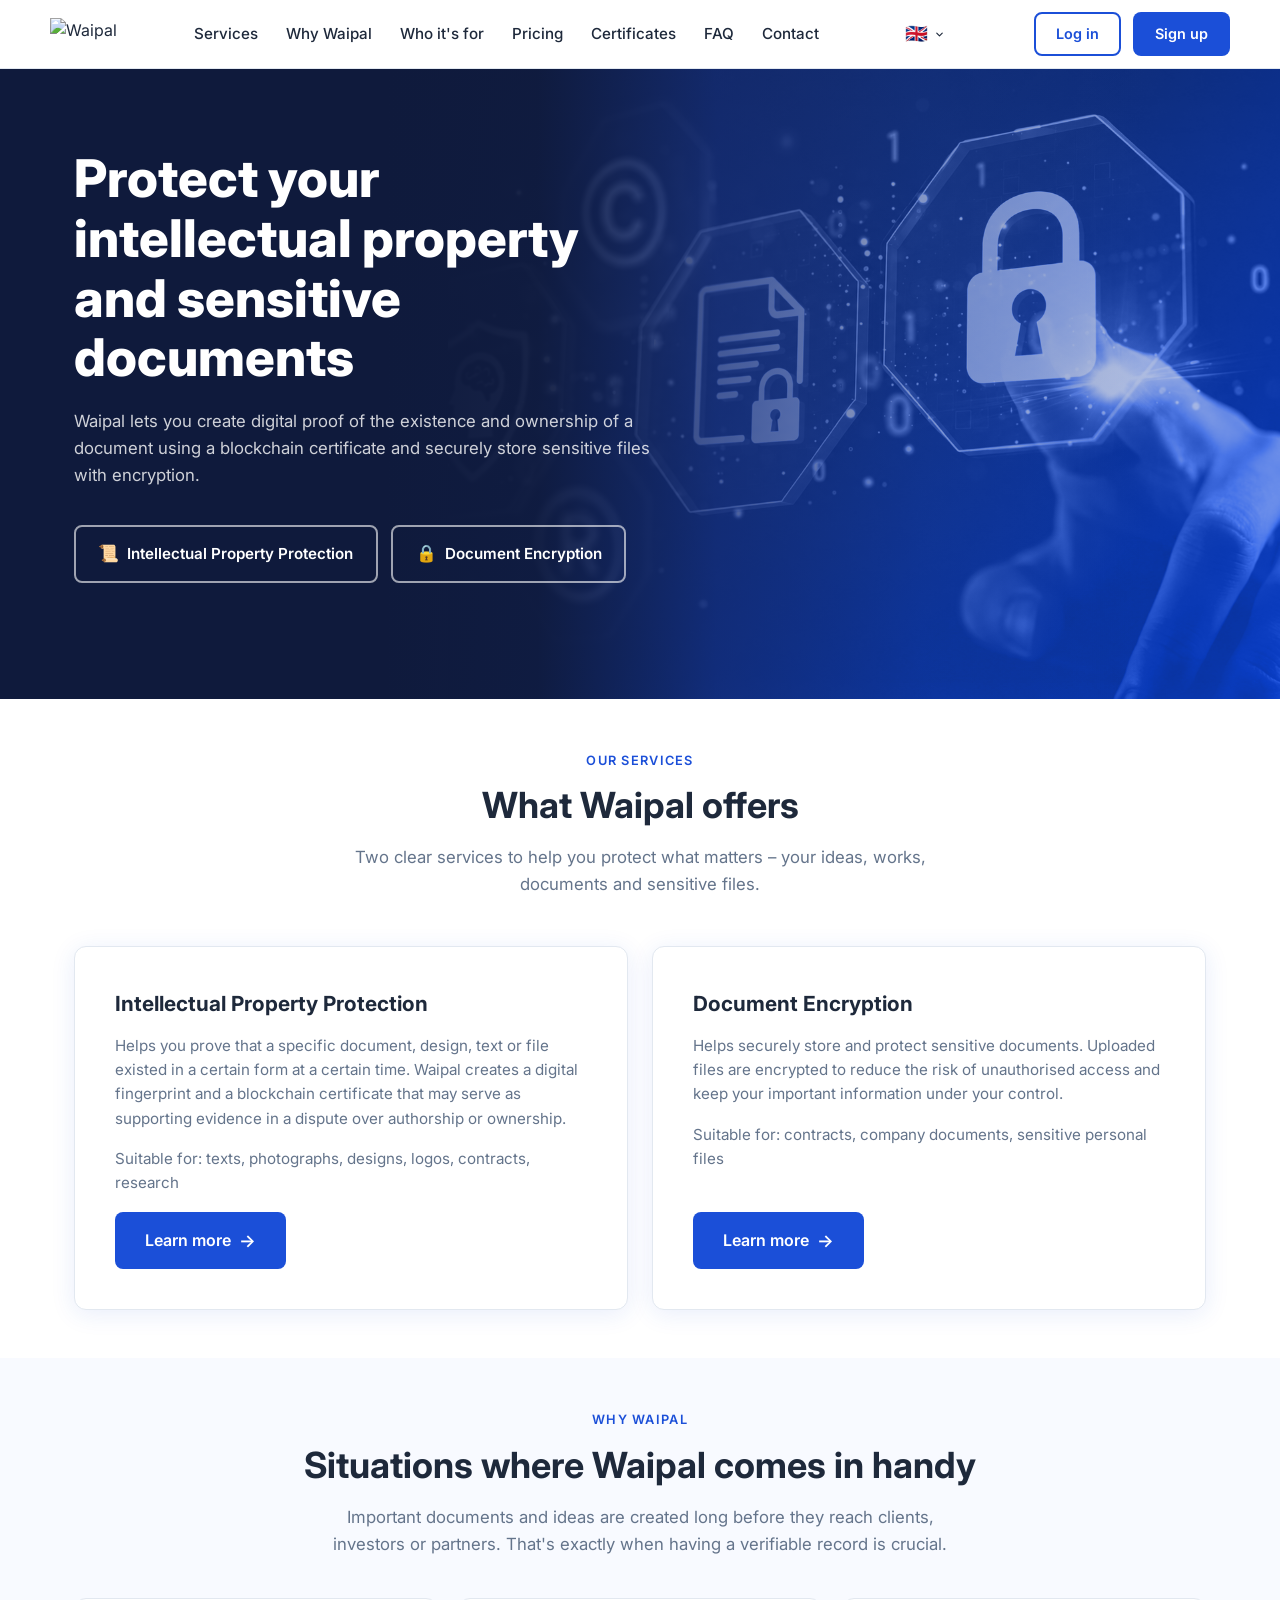
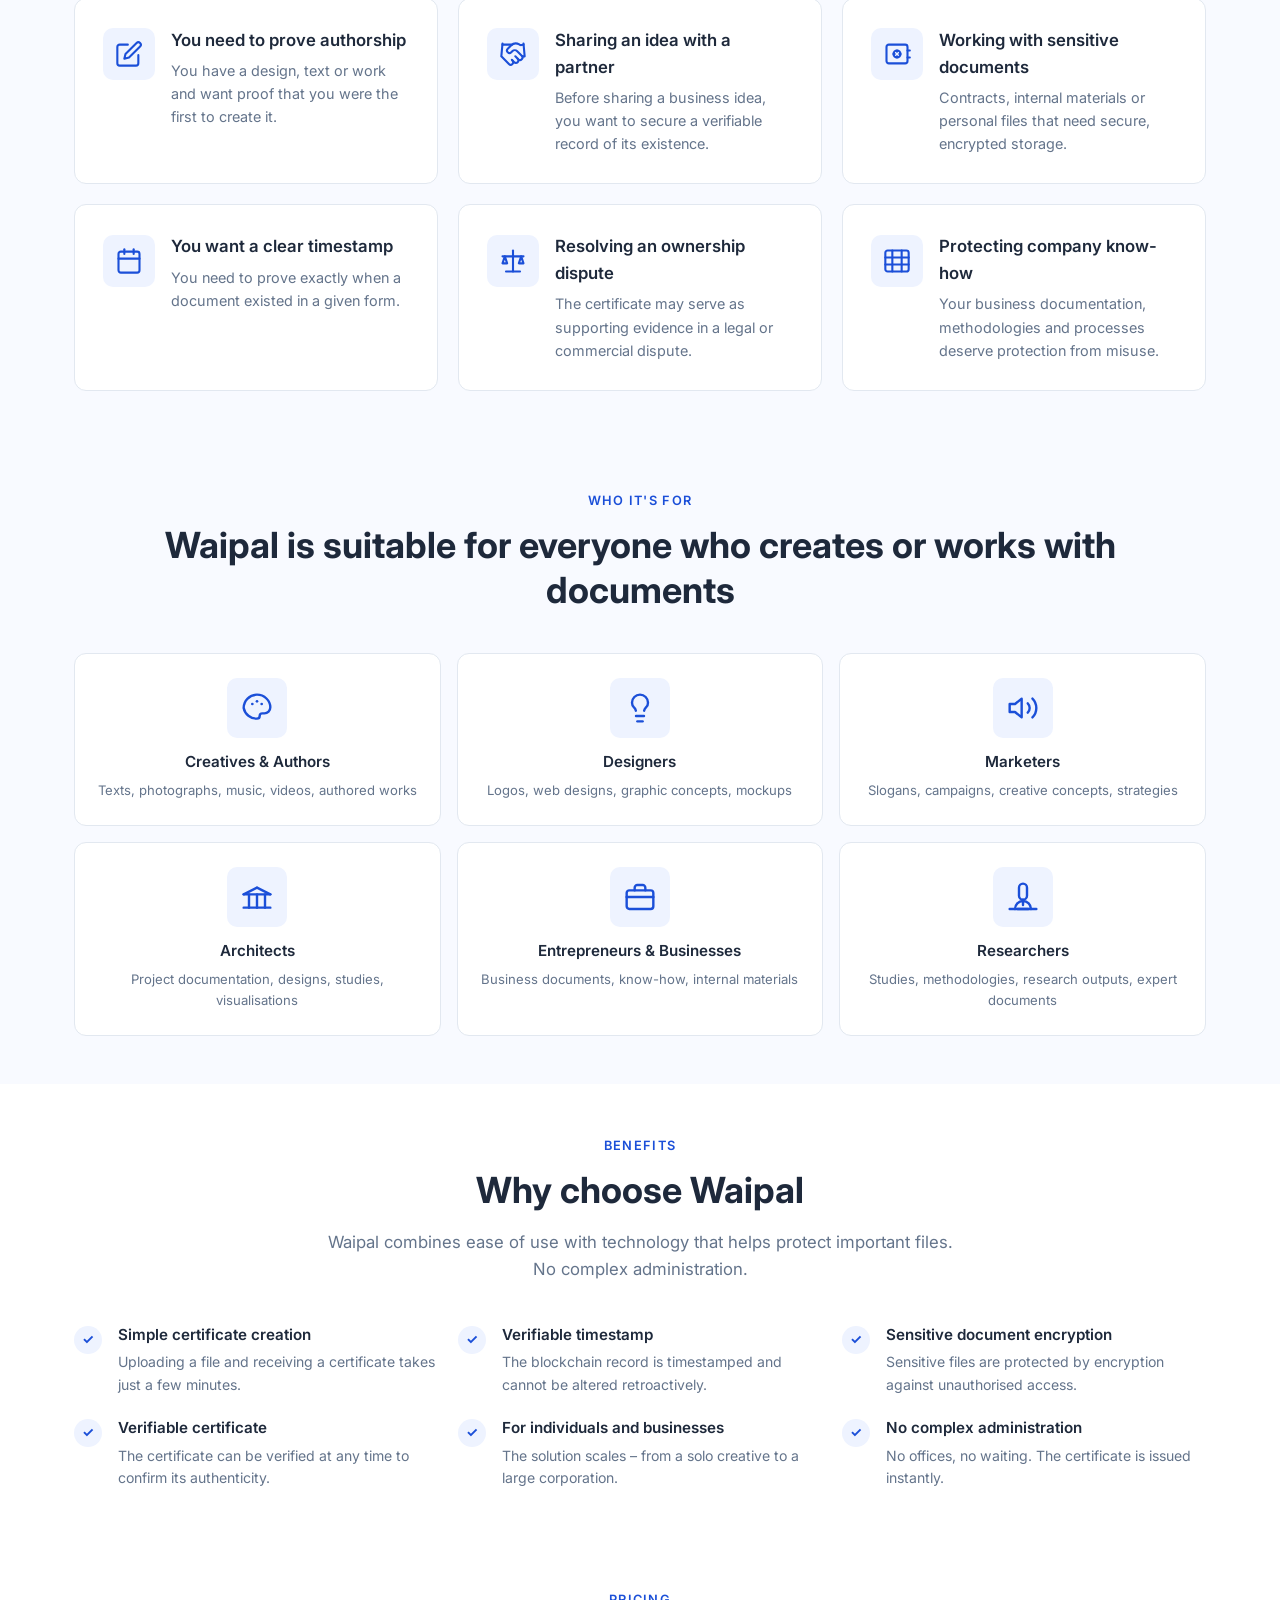
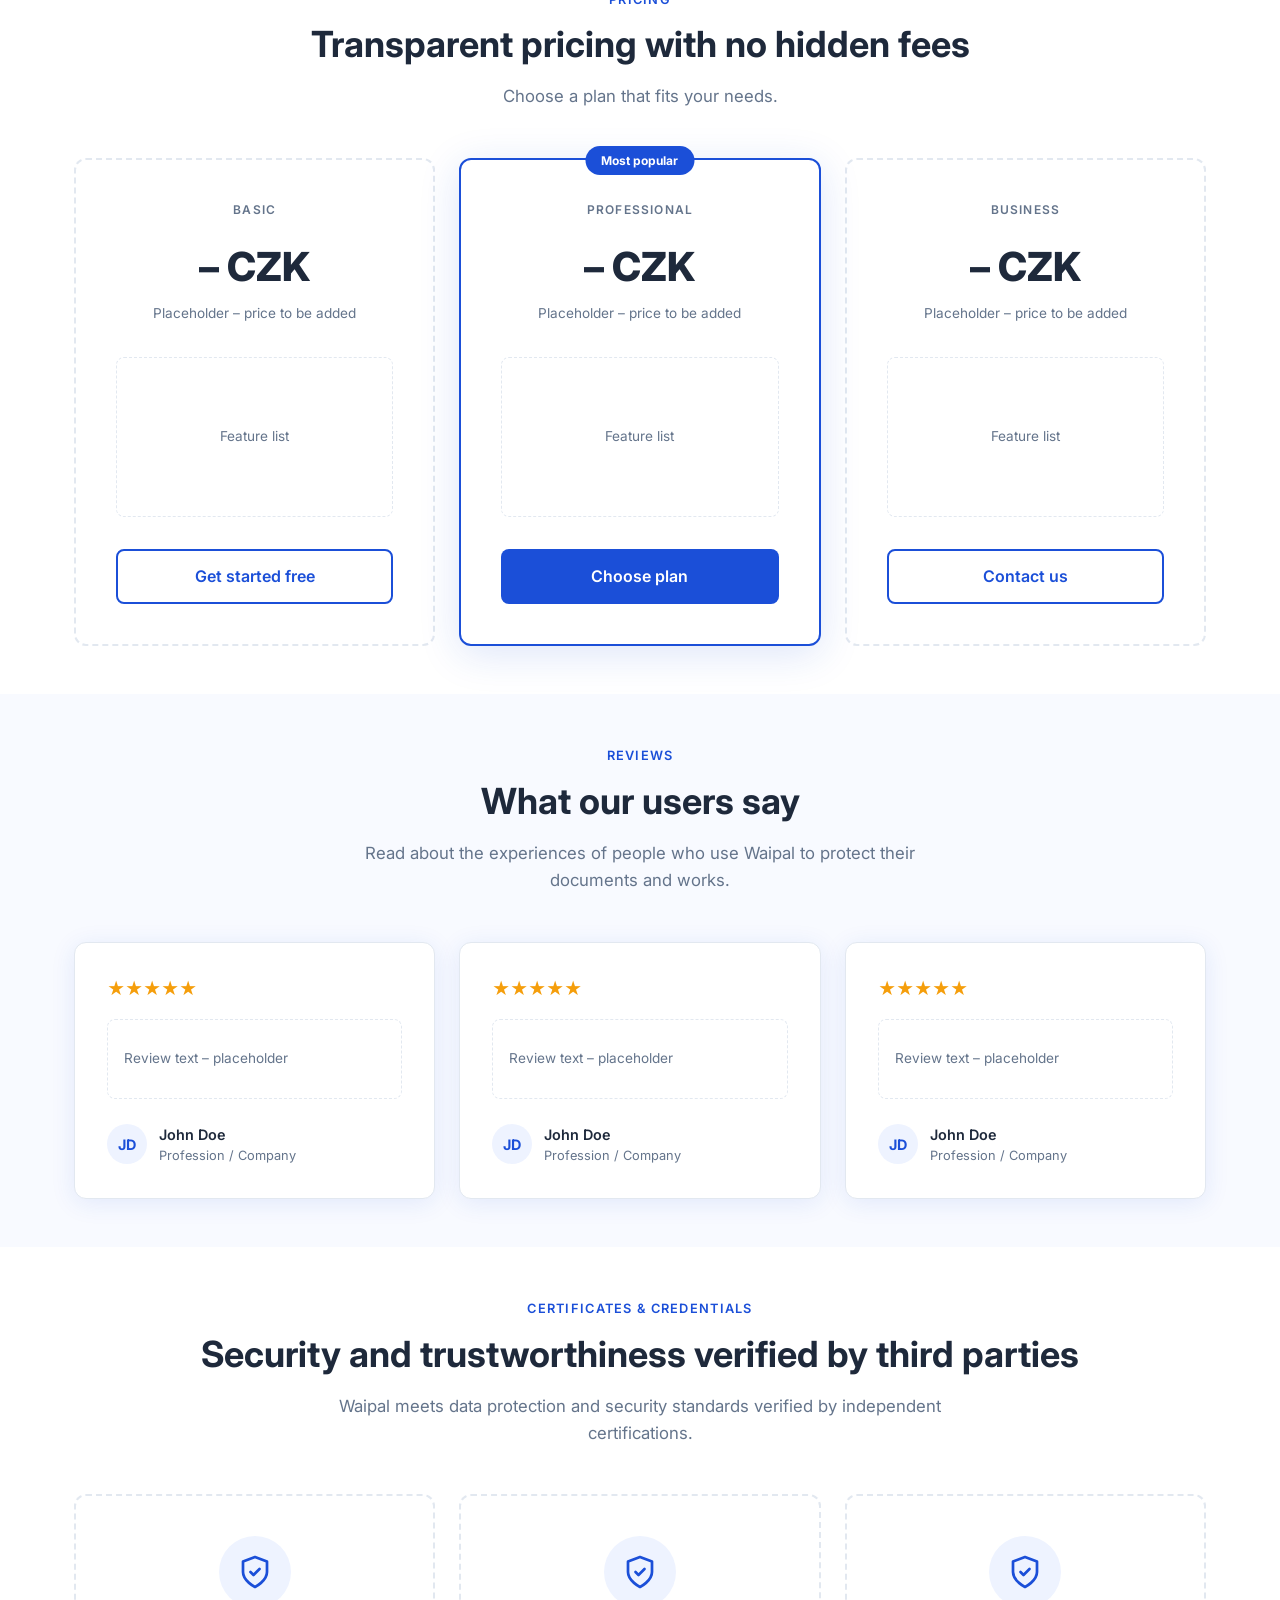
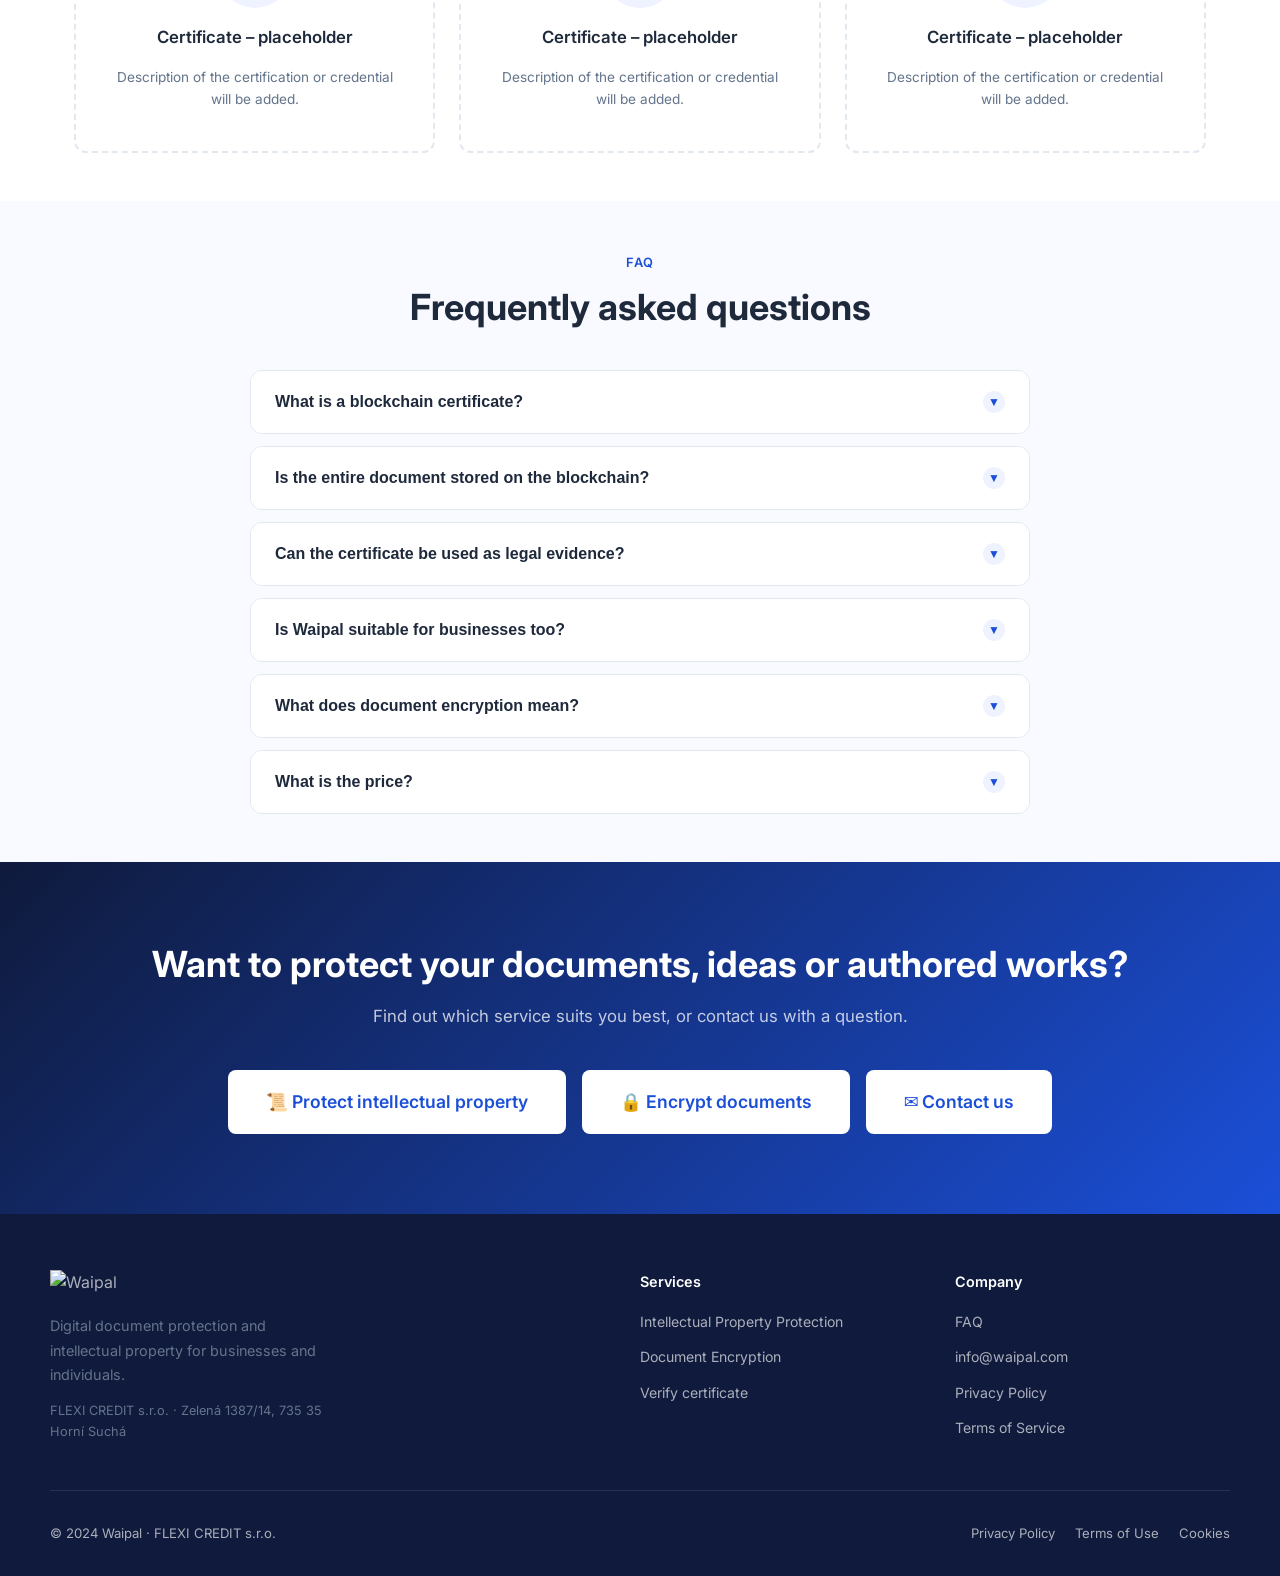
==== en/index.html @ ae1fb6fc "Add EN translations, flag language switcher, and hero WebGL shader - Full English translation of all" ====
<!DOCTYPE html>
<html lang="en">
<head>
  <meta charset="UTF-8" />
  <meta name="viewport" content="width=device-width, initial-scale=1.0" />
  <title>Waipal – Document Protection and Intellectual Property</title>
  <meta name="description" content="Waipal helps you prove the existence and ownership of important files using a blockchain certificate and securely protect sensitive documents with encryption." />
  <link rel="icon" type="image/png" href="../favicon.png" />
  <link rel="preconnect" href="https://fonts.googleapis.com" />
  <link rel="preconnect" href="https://fonts.gstatic.com" crossorigin />
  <link href="https://fonts.googleapis.com/css2?family=Inter:wght@400;500;600;700;800&display=swap" rel="stylesheet" />
  <link rel="stylesheet" href="../style.css" />
</head>
<body>

<!-- ── Navigation ──────────────────────────────────────────────────────── -->
<nav class="nav">
  <div class="nav-inner">
    <a href="index.html" class="nav-logo">
      <img src="https://waipal.com/img/logos/waipal.png" alt="Waipal" />
    </a>
    <ul class="nav-links">
      <li><a href="#services">Services</a></li>
      <li><a href="#why">Why Waipal</a></li>
      <li><a href="#for-whom">Who it's for</a></li>
      <li><a href="#pricing">Pricing</a></li>
      <li><a href="#certificates">Certificates</a></li>
      <li><a href="#faq">FAQ</a></li>
      <li><a href="#contact">Contact</a></li>
    </ul>
    <div class="lang-switch">
      <button class="lang-btn" aria-haspopup="true" aria-expanded="false">
        <span class="lang-flag">🇬🇧</span>
        <svg class="lang-chevron" width="11" height="11" viewBox="0 0 24 24" fill="none" stroke="currentColor" stroke-width="2.5" stroke-linecap="round" stroke-linejoin="round"><polyline points="6 9 12 15 18 9"/></svg>
      </button>
      <div class="lang-menu">
        <a href="../index.html" class="lang-option"><span class="lang-flag">🇨🇿</span> CS</a>
        <span class="lang-option lang-option-active"><span class="lang-flag">🇬🇧</span> EN</span>
      </div>
    </div>
    <div class="nav-cta">
      <a href="https://waipal.com/login" class="btn btn-outline">Log in</a>
      <a href="https://waipal.com/register" class="btn btn-primary">Sign up</a>
    </div>
    <button class="hamburger" aria-label="Open menu">
      <span></span><span></span><span></span>
    </button>
  </div>
  <div class="mobile-menu">
    <a href="#services">Services</a>
    <a href="#why">Why Waipal</a>
    <a href="#for-whom">Who it's for</a>
    <a href="#pricing">Pricing</a>
    <a href="#certificates">Certificates</a>
    <a href="#faq">FAQ</a>
    <a href="#contact">Contact</a>
    <a href="https://waipal.com/login" class="btn btn-outline">Log in</a>
    <a href="https://waipal.com/register" class="btn btn-primary">Sign up</a>
  </div>
</nav>

<!-- ── Hero ────────────────────────────────────────────────────────────── -->
<section class="hero">
  <img src="../hero-image.png" alt="Digital protection of documents and intellectual property" class="hero-bg-img" />
  <div class="hero-overlay"></div>
  <div class="hero-inner">
    <div class="hero-content">
      <h1>Protect your intellectual property and sensitive documents</h1>
      <p class="hero-sub">
        Waipal lets you create digital proof of the existence and ownership of a document
        using a blockchain certificate and securely store sensitive files with encryption.
      </p>
      <div class="hero-ctas">
        <a href="ip-protection.html" class="btn btn-white-outline btn-lg">
          <span class="btn-icon">📜</span> Intellectual Property Protection
        </a>
        <a href="encryption.html" class="btn btn-white-outline btn-lg">
          <span class="btn-icon">🔒</span> Document Encryption
        </a>
      </div>
    </div>
  </div>
</section>

<!-- ── Services ─────────────────────────────────────────────────────────── -->
<section class="section" id="services">
  <div class="container">
    <div class="center">
      <span class="section-label">Our Services</span>
      <h2 class="section-title">What Waipal offers</h2>
      <p class="section-sub">
        Two clear services to help you protect what matters –
        your ideas, works, documents and sensitive files.
      </p>
    </div>
    <div class="services-grid">

      <div class="service-card">
        <h3>Intellectual Property Protection</h3>
        <p>
          Helps you prove that a specific document, design, text or file existed
          in a certain form at a certain time. Waipal creates a digital fingerprint and a blockchain
          certificate that may serve as supporting evidence in a dispute over authorship or ownership.
        </p>
        <p class="service-tags">Suitable for: texts, photographs, designs, logos, contracts, research</p>
        <a href="ip-protection.html" class="btn btn-primary">
          Learn more <span class="btn-icon">→</span>
        </a>
      </div>

      <div class="service-card">
        <h3>Document Encryption</h3>
        <p>
          Helps securely store and protect sensitive documents. Uploaded files are encrypted
          to reduce the risk of unauthorised access and keep your important information
          under your control.
        </p>
        <p class="service-tags">Suitable for: contracts, company documents, sensitive personal files</p>
        <a href="encryption.html" class="btn btn-primary">
          Learn more <span class="btn-icon">→</span>
        </a>
      </div>

    </div>
  </div>
</section>

<!-- ── Why ──────────────────────────────────────────────────────────────── -->
<section class="section why" id="why">
  <div class="container">
    <div class="center">
      <span class="section-label">Why Waipal</span>
      <h2 class="section-title">Situations where Waipal comes in handy</h2>
      <p class="section-sub">
        Important documents and ideas are created long before they reach clients,
        investors or partners. That's exactly when having a verifiable record is crucial.
      </p>
    </div>
    <div class="why-grid">
      <div class="why-item">
        <div class="why-item-icon" style="background:var(--blue-light);border-radius:10px;width:52px;height:52px;display:flex;align-items:center;justify-content:center;color:var(--blue);flex-shrink:0;">
          <svg width="28" height="28" viewBox="0 0 24 24" fill="none" stroke="currentColor" stroke-width="1.8" stroke-linecap="round" stroke-linejoin="round"><path d="M11 4H4a2 2 0 0 0-2 2v14a2 2 0 0 0 2 2h14a2 2 0 0 0 2-2v-7"/><path d="M18.5 2.5a2.121 2.121 0 0 1 3 3L12 15l-4 1 1-4 9.5-9.5z"/></svg>
        </div>
        <div>
          <h4>You need to prove authorship</h4>
          <p>You have a design, text or work and want proof that you were the first to create it.</p>
        </div>
      </div>
      <div class="why-item">
        <div class="why-item-icon" style="background:var(--blue-light);border-radius:10px;width:52px;height:52px;display:flex;align-items:center;justify-content:center;color:var(--blue);flex-shrink:0;">
          <svg width="28" height="28" viewBox="0 0 24 24" fill="none" stroke="currentColor" stroke-width="1.8" stroke-linecap="round" stroke-linejoin="round"><path d="m11 17 2 2a1 1 0 1 0 3-3"/><path d="m14 14 2.5 2.5a1 1 0 1 0 3-3l-3.88-3.88a3 3 0 0 0-4.24 0l-.88.88a1 1 0 1 1-3-3l2.81-2.81a5.79 5.79 0 0 1 7.06-.87l.47.28a2 2 0 0 0 1.42.25L21 4"/><path d="m21 3 1 11h-2"/><path d="M3 3 2 14l6.5 6.5a1 1 0 1 0 3-3"/><path d="M3 4h8"/></svg>
        </div>
        <div>
          <h4>Sharing an idea with a partner</h4>
          <p>Before sharing a business idea, you want to secure a verifiable record of its existence.</p>
        </div>
      </div>
      <div class="why-item">
        <div class="why-item-icon" style="background:var(--blue-light);border-radius:10px;width:52px;height:52px;display:flex;align-items:center;justify-content:center;color:var(--blue);flex-shrink:0;">
          <svg width="28" height="28" viewBox="0 0 24 24" fill="none" stroke="currentColor" stroke-width="1.8" stroke-linecap="round" stroke-linejoin="round"><rect x="3" y="4" width="18" height="16" rx="2"/><circle cx="12" cy="12" r="3"/><path d="M12 9v1M15 12h-1M12 15v-1M9 12h1"/><line x1="21" y1="9" x2="23" y2="9"/><line x1="21" y1="15" x2="23" y2="15"/></svg>
        </div>
        <div>
          <h4>Working with sensitive documents</h4>
          <p>Contracts, internal materials or personal files that need secure, encrypted storage.</p>
        </div>
      </div>
      <div class="why-item">
        <div class="why-item-icon" style="background:var(--blue-light);border-radius:10px;width:52px;height:52px;display:flex;align-items:center;justify-content:center;color:var(--blue);flex-shrink:0;">
          <svg width="28" height="28" viewBox="0 0 24 24" fill="none" stroke="currentColor" stroke-width="1.8" stroke-linecap="round" stroke-linejoin="round"><rect x="3" y="4" width="18" height="18" rx="2"/><line x1="16" y1="2" x2="16" y2="6"/><line x1="8" y1="2" x2="8" y2="6"/><line x1="3" y1="10" x2="21" y2="10"/></svg>
        </div>
        <div>
          <h4>You want a clear timestamp</h4>
          <p>You need to prove exactly when a document existed in a given form.</p>
        </div>
      </div>
      <div class="why-item">
        <div class="why-item-icon" style="background:var(--blue-light);border-radius:10px;width:52px;height:52px;display:flex;align-items:center;justify-content:center;color:var(--blue);flex-shrink:0;">
          <svg width="28" height="28" viewBox="0 0 24 24" fill="none" stroke="currentColor" stroke-width="1.8" stroke-linecap="round" stroke-linejoin="round"><line x1="12" y1="3" x2="12" y2="21"/><path d="M6 21h12"/><line x1="3" y1="8" x2="21" y2="8"/><path d="M5 8 L3 14 L7 14 Z"/><path d="M19 8 L17 14 L21 14 Z"/></svg>
        </div>
        <div>
          <h4>Resolving an ownership dispute</h4>
          <p>The certificate may serve as supporting evidence in a legal or commercial dispute.</p>
        </div>
      </div>
      <div class="why-item">
        <div class="why-item-icon" style="background:var(--blue-light);border-radius:10px;width:52px;height:52px;display:flex;align-items:center;justify-content:center;color:var(--blue);flex-shrink:0;">
          <svg width="28" height="28" viewBox="0 0 24 24" fill="none" stroke="currentColor" stroke-width="1.8" stroke-linecap="round" stroke-linejoin="round"><rect x="2" y="3" width="20" height="18" rx="2"/><path d="M8 3v18"/><path d="M16 3v18"/><path d="M2 9h20"/><path d="M2 15h20"/></svg>
        </div>
        <div>
          <h4>Protecting company know-how</h4>
          <p>Your business documentation, methodologies and processes deserve protection from misuse.</p>
        </div>
      </div>
    </div>
  </div>
</section>

<!-- ── Who it's for ──────────────────────────────────────────────────────── -->
<section class="section audiences" id="for-whom">
  <div class="container">
    <div class="center">
      <span class="section-label">Who it's for</span>
      <h2 class="section-title">Waipal is suitable for everyone who creates or works with documents</h2>
    </div>
    <div class="audiences-grid">
      <div class="audience-card">
        <div class="audience-icon" style="background:var(--blue-light);border-radius:10px;width:60px;height:60px;display:flex;align-items:center;justify-content:center;color:var(--blue);margin:0 auto .75rem;">
          <svg width="32" height="32" viewBox="0 0 24 24" fill="none" stroke="currentColor" stroke-width="1.8" stroke-linecap="round" stroke-linejoin="round"><path d="M2 12C2 6.48 6.48 2 12 2s10 4.48 10 9.5c0 2.49-2.01 4.5-4.5 4.5H16a2 2 0 0 0-2 2 2 2 0 0 1-2 2 10 10 0 0 1-10-8z"/><circle cx="8.5" cy="9" r="1" fill="currentColor" stroke="none"/><circle cx="12" cy="7" r="1" fill="currentColor" stroke="none"/><circle cx="15.5" cy="9" r="1" fill="currentColor" stroke="none"/></svg>
        </div>
        <h4>Creatives &amp; Authors</h4>
        <p>Texts, photographs, music, videos, authored works</p>
      </div>
      <div class="audience-card">
        <div class="audience-icon" style="background:var(--blue-light);border-radius:10px;width:60px;height:60px;display:flex;align-items:center;justify-content:center;color:var(--blue);margin:0 auto .75rem;">
          <svg width="32" height="32" viewBox="0 0 24 24" fill="none" stroke="currentColor" stroke-width="1.8" stroke-linecap="round" stroke-linejoin="round"><line x1="9" y1="18" x2="15" y2="18"/><line x1="10" y1="22" x2="14" y2="22"/><path d="M15.09 14c.18-.98.65-1.74 1.41-2.5A4.65 4.65 0 0 0 18 8 6 6 0 0 0 6 8c0 1 .23 2.23 1.5 3.5A4.61 4.61 0 0 1 8.91 14"/></svg>
        </div>
        <h4>Designers</h4>
        <p>Logos, web designs, graphic concepts, mockups</p>
      </div>
      <div class="audience-card">
        <div class="audience-icon" style="background:var(--blue-light);border-radius:10px;width:60px;height:60px;display:flex;align-items:center;justify-content:center;color:var(--blue);margin:0 auto .75rem;">
          <svg width="32" height="32" viewBox="0 0 24 24" fill="none" stroke="currentColor" stroke-width="1.8" stroke-linecap="round" stroke-linejoin="round"><path d="M11 5L6 9H2v6h4l5 4V5z"/><path d="M19.07 4.93a10 10 0 0 1 0 14.14"/><path d="M15.54 8.46a5 5 0 0 1 0 7.07"/></svg>
        </div>
        <h4>Marketers</h4>
        <p>Slogans, campaigns, creative concepts, strategies</p>
      </div>
      <div class="audience-card">
        <div class="audience-icon" style="background:var(--blue-light);border-radius:10px;width:60px;height:60px;display:flex;align-items:center;justify-content:center;color:var(--blue);margin:0 auto .75rem;">
          <svg width="32" height="32" viewBox="0 0 24 24" fill="none" stroke="currentColor" stroke-width="1.8" stroke-linecap="round" stroke-linejoin="round"><line x1="2" y1="20" x2="22" y2="20"/><line x1="2" y1="10" x2="22" y2="10"/><line x1="12" y1="5" x2="2" y2="10"/><line x1="12" y1="5" x2="22" y2="10"/><line x1="6" y1="10" x2="6" y2="20"/><line x1="12" y1="10" x2="12" y2="20"/><line x1="18" y1="10" x2="18" y2="20"/></svg>
        </div>
        <h4>Architects</h4>
        <p>Project documentation, designs, studies, visualisations</p>
      </div>
      <div class="audience-card">
        <div class="audience-icon" style="background:var(--blue-light);border-radius:10px;width:60px;height:60px;display:flex;align-items:center;justify-content:center;color:var(--blue);margin:0 auto .75rem;">
          <svg width="32" height="32" viewBox="0 0 24 24" fill="none" stroke="currentColor" stroke-width="1.8" stroke-linecap="round" stroke-linejoin="round"><rect x="2" y="7" width="20" height="14" rx="2"/><path d="M16 7V5a2 2 0 0 0-2-2h-4a2 2 0 0 0-2 2v2"/><line x1="2" y1="12" x2="22" y2="12"/></svg>
        </div>
        <h4>Entrepreneurs &amp; Businesses</h4>
        <p>Business documents, know-how, internal materials</p>
      </div>
      <div class="audience-card">
        <div class="audience-icon" style="background:var(--blue-light);border-radius:10px;width:60px;height:60px;display:flex;align-items:center;justify-content:center;color:var(--blue);margin:0 auto .75rem;">
          <svg width="32" height="32" viewBox="0 0 24 24" fill="none" stroke="currentColor" stroke-width="1.8" stroke-linecap="round" stroke-linejoin="round"><line x1="2" y1="21" x2="22" y2="21"/><rect x="9" y="2" width="6" height="12" rx="3"/><path d="M12 14v4"/><path d="M8 21h8"/><path d="M6 21a6 6 0 0 1 12 0"/></svg>
        </div>
        <h4>Researchers</h4>
        <p>Studies, methodologies, research outputs, expert documents</p>
      </div>
    </div>
  </div>
</section>

<!-- ── Benefits ─────────────────────────────────────────────────────────── -->
<section class="section">
  <div class="container">
    <div class="center">
      <span class="section-label">Benefits</span>
      <h2 class="section-title">Why choose Waipal</h2>
      <p class="section-sub">
        Waipal combines ease of use with technology that helps protect
        important files. No complex administration.
      </p>
    </div>
    <div class="benefits-grid" style="margin-top:2.5rem;">
      <div class="benefit-item">
        <div class="benefit-check">✓</div>
        <div>
          <h4>Simple certificate creation</h4>
          <p>Uploading a file and receiving a certificate takes just a few minutes.</p>
        </div>
      </div>
      <div class="benefit-item">
        <div class="benefit-check">✓</div>
        <div>
          <h4>Verifiable timestamp</h4>
          <p>The blockchain record is timestamped and cannot be altered retroactively.</p>
        </div>
      </div>
      <div class="benefit-item">
        <div class="benefit-check">✓</div>
        <div>
          <h4>Sensitive document encryption</h4>
          <p>Sensitive files are protected by encryption against unauthorised access.</p>
        </div>
      </div>
      <div class="benefit-item">
        <div class="benefit-check">✓</div>
        <div>
          <h4>Verifiable certificate</h4>
          <p>The certificate can be verified at any time to confirm its authenticity.</p>
        </div>
      </div>
      <div class="benefit-item">
        <div class="benefit-check">✓</div>
        <div>
          <h4>For individuals and businesses</h4>
          <p>The solution scales – from a solo creative to a large corporation.</p>
        </div>
      </div>
      <div class="benefit-item">
        <div class="benefit-check">✓</div>
        <div>
          <h4>No complex administration</h4>
          <p>No offices, no waiting. The certificate is issued instantly.</p>
        </div>
      </div>
    </div>
  </div>
</section>

<!-- ── Pricing ───────────────────────────────────────────────────────────── -->
<section class="section" id="pricing">
  <div class="container">
    <div class="center">
      <span class="section-label">Pricing</span>
      <h2 class="section-title">Transparent pricing with no hidden fees</h2>
      <p class="section-sub">Choose a plan that fits your needs.</p>
    </div>
    <div style="margin-top:3rem;display:grid;grid-template-columns:repeat(3,1fr);gap:1.5rem;">
      <div style="border:2px dashed var(--border);border-radius:var(--radius);padding:2.5rem;text-align:center;background:var(--white);">
        <p style="font-size:.75rem;font-weight:600;letter-spacing:.1em;text-transform:uppercase;color:var(--muted);margin-bottom:1rem;">Basic</p>
        <p style="font-size:2.5rem;font-weight:800;color:var(--text);margin-bottom:.25rem;">– CZK</p>
        <p style="font-size:.85rem;color:var(--muted);margin-bottom:2rem;">Placeholder – price to be added</p>
        <div style="height:160px;display:flex;align-items:center;justify-content:center;border:1px dashed var(--border);border-radius:var(--radius-sm);margin-bottom:2rem;">
          <p style="font-size:.85rem;color:var(--muted);">Feature list</p>
        </div>
        <a href="https://waipal.com/register" class="btn btn-outline" style="width:100%;justify-content:center;">Get started free</a>
      </div>
      <div style="border:2px solid var(--blue);border-radius:var(--radius);padding:2.5rem;text-align:center;background:var(--white);box-shadow:var(--shadow-md);position:relative;">
        <div style="position:absolute;top:-14px;left:50%;transform:translateX(-50%);background:var(--blue);color:#fff;font-size:.75rem;font-weight:700;padding:.3rem 1rem;border-radius:100px;white-space:nowrap;">Most popular</div>
        <p style="font-size:.75rem;font-weight:600;letter-spacing:.1em;text-transform:uppercase;color:var(--muted);margin-bottom:1rem;">Professional</p>
        <p style="font-size:2.5rem;font-weight:800;color:var(--text);margin-bottom:.25rem;">– CZK</p>
        <p style="font-size:.85rem;color:var(--muted);margin-bottom:2rem;">Placeholder – price to be added</p>
        <div style="height:160px;display:flex;align-items:center;justify-content:center;border:1px dashed var(--border);border-radius:var(--radius-sm);margin-bottom:2rem;">
          <p style="font-size:.85rem;color:var(--muted);">Feature list</p>
        </div>
        <a href="https://waipal.com/register" class="btn btn-primary" style="width:100%;justify-content:center;">Choose plan</a>
      </div>
      <div style="border:2px dashed var(--border);border-radius:var(--radius);padding:2.5rem;text-align:center;background:var(--white);">
        <p style="font-size:.75rem;font-weight:600;letter-spacing:.1em;text-transform:uppercase;color:var(--muted);margin-bottom:1rem;">Business</p>
        <p style="font-size:2.5rem;font-weight:800;color:var(--text);margin-bottom:.25rem;">– CZK</p>
        <p style="font-size:.85rem;color:var(--muted);margin-bottom:2rem;">Placeholder – price to be added</p>
        <div style="height:160px;display:flex;align-items:center;justify-content:center;border:1px dashed var(--border);border-radius:var(--radius-sm);margin-bottom:2rem;">
          <p style="font-size:.85rem;color:var(--muted);">Feature list</p>
        </div>
        <a href="mailto:info@waipal.com" class="btn btn-outline" style="width:100%;justify-content:center;">Contact us</a>
      </div>
    </div>
  </div>
</section>

<!-- ── Reviews ───────────────────────────────────────────────────────────── -->
<section class="section why" id="reviews">
  <div class="container">
    <div class="center">
      <span class="section-label">Reviews</span>
      <h2 class="section-title">What our users say</h2>
      <p class="section-sub">Read about the experiences of people who use Waipal to protect their documents and works.</p>
    </div>
    <div style="margin-top:3rem;display:grid;grid-template-columns:repeat(3,1fr);gap:1.5rem;">
      <div style="background:var(--white);border:1px solid var(--border);border-radius:var(--radius);padding:2rem;box-shadow:var(--shadow);">
        <div style="display:flex;gap:.25rem;margin-bottom:1rem;"><span style="color:#F59E0B;font-size:1.1rem;">★★★★★</span></div>
        <div style="height:80px;display:flex;align-items:center;border:1px dashed var(--border);border-radius:var(--radius-sm);padding:1rem;margin-bottom:1.5rem;">
          <p style="font-size:.85rem;color:var(--muted);">Review text – placeholder</p>
        </div>
        <div style="display:flex;align-items:center;gap:.75rem;">
          <div style="width:40px;height:40px;border-radius:50%;background:var(--blue-light);display:flex;align-items:center;justify-content:center;color:var(--blue);font-weight:700;font-size:.9rem;flex-shrink:0;">JD</div>
          <div><p style="font-weight:600;font-size:.9rem;color:var(--text);">John Doe</p><p style="font-size:.8rem;">Profession / Company</p></div>
        </div>
      </div>
      <div style="background:var(--white);border:1px solid var(--border);border-radius:var(--radius);padding:2rem;box-shadow:var(--shadow);">
        <div style="display:flex;gap:.25rem;margin-bottom:1rem;"><span style="color:#F59E0B;font-size:1.1rem;">★★★★★</span></div>
        <div style="height:80px;display:flex;align-items:center;border:1px dashed var(--border);border-radius:var(--radius-sm);padding:1rem;margin-bottom:1.5rem;">
          <p style="font-size:.85rem;color:var(--muted);">Review text – placeholder</p>
        </div>
        <div style="display:flex;align-items:center;gap:.75rem;">
          <div style="width:40px;height:40px;border-radius:50%;background:var(--blue-light);display:flex;align-items:center;justify-content:center;color:var(--blue);font-weight:700;font-size:.9rem;flex-shrink:0;">JD</div>
          <div><p style="font-weight:600;font-size:.9rem;color:var(--text);">John Doe</p><p style="font-size:.8rem;">Profession / Company</p></div>
        </div>
      </div>
      <div style="background:var(--white);border:1px solid var(--border);border-radius:var(--radius);padding:2rem;box-shadow:var(--shadow);">
        <div style="display:flex;gap:.25rem;margin-bottom:1rem;"><span style="color:#F59E0B;font-size:1.1rem;">★★★★★</span></div>
        <div style="height:80px;display:flex;align-items:center;border:1px dashed var(--border);border-radius:var(--radius-sm);padding:1rem;margin-bottom:1.5rem;">
          <p style="font-size:.85rem;color:var(--muted);">Review text – placeholder</p>
        </div>
        <div style="display:flex;align-items:center;gap:.75rem;">
          <div style="width:40px;height:40px;border-radius:50%;background:var(--blue-light);display:flex;align-items:center;justify-content:center;color:var(--blue);font-weight:700;font-size:.9rem;flex-shrink:0;">JD</div>
          <div><p style="font-weight:600;font-size:.9rem;color:var(--text);">John Doe</p><p style="font-size:.8rem;">Profession / Company</p></div>
        </div>
      </div>
    </div>
  </div>
</section>

<!-- ── Certificates ──────────────────────────────────────────────────────── -->
<section class="section" id="certificates">
  <div class="container">
    <div class="center">
      <span class="section-label">Certificates &amp; Credentials</span>
      <h2 class="section-title">Security and trustworthiness verified by third parties</h2>
      <p class="section-sub">Waipal meets data protection and security standards verified by independent certifications.</p>
    </div>
    <div style="margin-top:3rem;display:grid;grid-template-columns:repeat(3,1fr);gap:1.5rem;">
      <div style="border:2px dashed var(--border);border-radius:var(--radius);padding:2.5rem;text-align:center;background:var(--white);display:flex;flex-direction:column;align-items:center;gap:1rem;">
        <div style="width:72px;height:72px;border-radius:50%;background:var(--blue-light);display:flex;align-items:center;justify-content:center;color:var(--blue);">
          <svg width="36" height="36" viewBox="0 0 24 24" fill="none" stroke="currentColor" stroke-width="1.8" stroke-linecap="round" stroke-linejoin="round"><path d="M12 22s8-4 8-10V5l-8-3-8 3v7c0 6 8 10 8 10z"/><polyline points="9 12 11 14 15 10"/></svg>
        </div>
        <h4 style="color:var(--text);">Certificate – placeholder</h4>
        <p style="font-size:.85rem;">Description of the certification or credential will be added.</p>
      </div>
      <div style="border:2px dashed var(--border);border-radius:var(--radius);padding:2.5rem;text-align:center;background:var(--white);display:flex;flex-direction:column;align-items:center;gap:1rem;">
        <div style="width:72px;height:72px;border-radius:50%;background:var(--blue-light);display:flex;align-items:center;justify-content:center;color:var(--blue);">
          <svg width="36" height="36" viewBox="0 0 24 24" fill="none" stroke="currentColor" stroke-width="1.8" stroke-linecap="round" stroke-linejoin="round"><path d="M12 22s8-4 8-10V5l-8-3-8 3v7c0 6 8 10 8 10z"/><polyline points="9 12 11 14 15 10"/></svg>
        </div>
        <h4 style="color:var(--text);">Certificate – placeholder</h4>
        <p style="font-size:.85rem;">Description of the certification or credential will be added.</p>
      </div>
      <div style="border:2px dashed var(--border);border-radius:var(--radius);padding:2.5rem;text-align:center;background:var(--white);display:flex;flex-direction:column;align-items:center;gap:1rem;">
        <div style="width:72px;height:72px;border-radius:50%;background:var(--blue-light);display:flex;align-items:center;justify-content:center;color:var(--blue);">
          <svg width="36" height="36" viewBox="0 0 24 24" fill="none" stroke="currentColor" stroke-width="1.8" stroke-linecap="round" stroke-linejoin="round"><path d="M12 22s8-4 8-10V5l-8-3-8 3v7c0 6 8 10 8 10z"/><polyline points="9 12 11 14 15 10"/></svg>
        </div>
        <h4 style="color:var(--text);">Certificate – placeholder</h4>
        <p style="font-size:.85rem;">Description of the certification or credential will be added.</p>
      </div>
    </div>
  </div>
</section>

<!-- ── FAQ ──────────────────────────────────────────────────────────────── -->
<section class="section why" id="faq">
  <div class="container">
    <div class="center">
      <span class="section-label">FAQ</span>
      <h2 class="section-title">Frequently asked questions</h2>
    </div>
    <div class="faq-list" style="max-width:780px;margin-inline:auto;margin-top:2.5rem;">
      <div class="faq-item">
        <button class="faq-question">What is a blockchain certificate?<span class="faq-chevron">▼</span></button>
        <div class="faq-answer"><p>It is a digital confirmation that helps prove the existence and form of a specific file at a specific time. The certificate contains the digital fingerprint of the document and information about the blockchain record.</p></div>
      </div>
      <div class="faq-item">
        <button class="faq-question">Is the entire document stored on the blockchain?<span class="faq-chevron">▼</span></button>
        <div class="faq-answer"><p>No. Only the digital fingerprint (hash) of the document is stored on the blockchain, not its readable content. Waipal does not store the actual file on a public blockchain network.</p></div>
      </div>
      <div class="faq-item">
        <button class="faq-question">Can the certificate be used as legal evidence?<span class="faq-chevron">▼</span></button>
        <div class="faq-answer"><p>The certificate may serve as supporting evidence when proving the existence, form or ownership of a document. It is not a substitute for legal protection, but helps establish key facts.</p></div>
      </div>
      <div class="faq-item">
        <button class="faq-question">Is Waipal suitable for businesses too?<span class="faq-chevron">▼</span></button>
        <div class="faq-answer"><p>Yes. Waipal is suitable for businesses, entrepreneurs and individuals who want to protect important documents, know-how or authored works.</p></div>
      </div>
      <div class="faq-item">
        <button class="faq-question">What does document encryption mean?<span class="faq-chevron">▼</span></button>
        <div class="faq-answer"><p>Encryption protects the content of a document so it is not readable without proper authorisation. Your files remain protected even if someone attempts unauthorised access.</p></div>
      </div>
      <div class="faq-item">
        <button class="faq-question">What is the price?<span class="faq-chevron">▼</span></button>
        <div class="faq-answer"><p>Certificate pricing starts from CZK 79 and varies by volume. The exact pricing is available on the Pricing page after logging in or registering.</p></div>
      </div>
    </div>
  </div>
</section>

<!-- ── CTA Banner ───────────────────────────────────────────────────────── -->
<section class="cta-banner" id="contact">
  <h2>Want to protect your documents, ideas or authored works?</h2>
  <p>Find out which service suits you best, or contact us with a question.</p>
  <div class="cta-banner-btns">
    <a href="ip-protection.html" class="btn btn-white btn-lg">📜 Protect intellectual property</a>
    <a href="encryption.html" class="btn btn-white btn-lg">🔒 Encrypt documents</a>
    <a href="mailto:info@waipal.com" class="btn btn-white btn-lg">✉️ Contact us</a>
  </div>
</section>

<!-- ── Footer ───────────────────────────────────────────────────────────── -->
<footer class="footer">
  <div class="footer-inner">
    <div class="footer-brand">
      <img src="https://waipal.com/img/logos/waipal_white_1.png" alt="Waipal" />
      <p>Digital document protection and intellectual property for businesses and individuals.</p>
      <p style="margin-top:.75rem;font-size:.8rem;">FLEXI CREDIT s.r.o. · Zelená 1387/14, 735 35 Horní Suchá</p>
    </div>
    <div class="footer-col">
      <h5>Services</h5>
      <ul>
        <li><a href="ip-protection.html">Intellectual Property Protection</a></li>
        <li><a href="encryption.html">Document Encryption</a></li>
        <li><a href="https://waipal.com/verify">Verify certificate</a></li>
      </ul>
    </div>
    <div class="footer-col">
      <h5>Company</h5>
      <ul>
        <li><a href="#faq">FAQ</a></li>
        <li><a href="mailto:info@waipal.com">info@waipal.com</a></li>
        <li><a href="https://waipal.com/privacy-policy">Privacy Policy</a></li>
        <li><a href="https://waipal.com/terms">Terms of Service</a></li>
      </ul>
    </div>
  </div>
  <div class="footer-bottom">
    <span>© 2024 Waipal · FLEXI CREDIT s.r.o.</span>
    <div style="display:flex;gap:1.25rem;">
      <a href="https://waipal.com/privacy-policy">Privacy Policy</a>
      <a href="https://waipal.com/terms">Terms of Use</a>
      <a href="https://waipal.com/cookies">Cookies</a>
    </div>
  </div>
</footer>

<script src="../script.js"></script>
</body>
</html>
---- style.css ----
/* ─── Variables ─────────────────────────────────────────────────────────── */
:root {
  --blue:        #1B4FD8;
  --blue-dark:   #1340B0;
  --blue-light:  #EEF3FF;
  --navy:        #0F1A3C;
  --text:        #1E293B;
  --muted:       #64748B;
  --border:      #E2E8F0;
  --white:       #FFFFFF;
  --bg:          #F8FAFF;
  --green:       #059669;
  --radius:      12px;
  --radius-sm:   8px;
  --shadow:      0 4px 24px rgba(27,79,216,.10);
  --shadow-md:   0 8px 40px rgba(27,79,216,.15);
  --transition:  .2s ease;
}

/* ─── Reset ─────────────────────────────────────────────────────────────── */
*, *::before, *::after { box-sizing: border-box; margin: 0; padding: 0; }
html { scroll-behavior: smooth; }
body {
  font-family: 'Inter', system-ui, -apple-system, sans-serif;
  font-size: 16px;
  line-height: 1.6;
  color: var(--text);
  background: var(--white);
}
img { max-width: 100%; display: block; }
a { color: inherit; text-decoration: none; }
ul { list-style: none; }

/* ─── Typography ────────────────────────────────────────────────────────── */
h1 { font-size: clamp(2rem, 5vw, 3.25rem); font-weight: 800; line-height: 1.15; }
h2 { font-size: clamp(1.5rem, 3.5vw, 2.25rem); font-weight: 700; line-height: 1.25; }
h3 { font-size: 1.25rem; font-weight: 700; }
h4 { font-size: 1.05rem; font-weight: 600; }
p  { color: var(--muted); }

.section-label {
  display: inline-block;
  font-size: .8rem;
  font-weight: 600;
  letter-spacing: .1em;
  text-transform: uppercase;
  color: var(--blue);
  margin-bottom: .75rem;
}
.section-title { margin-bottom: 1rem; }
.section-sub   { max-width: 640px; font-size: 1.05rem; }
.center        { text-align: center; }
.center .section-sub { margin-inline: auto; }

/* ─── Buttons ───────────────────────────────────────────────────────────── */
.btn {
  display: inline-flex;
  align-items: center;
  gap: .5rem;
  padding: .8rem 1.75rem;
  border-radius: var(--radius-sm);
  font-size: 1rem;
  font-weight: 600;
  cursor: pointer;
  border: 2px solid transparent;
  transition: background var(--transition), color var(--transition), border-color var(--transition), transform var(--transition);
  white-space: nowrap;
}
.btn:hover { transform: translateY(-2px); }
.btn-primary { background: var(--blue); color: var(--white); }
.btn-primary:hover { background: var(--blue-dark); }
.btn-outline { background: transparent; color: var(--blue); border-color: var(--blue); }
.btn-outline:hover { background: var(--blue-light); }
.btn-white { background: var(--white); color: var(--blue); }
.btn-white:hover { background: var(--blue-light); }
.btn-white-outline { background: transparent; color: var(--white); border-color: rgba(255,255,255,.6); }
.btn-white-outline:hover { background: rgba(255,255,255,.1); }
.btn-lg { padding: 1rem 2.25rem; font-size: 1.1rem; }
.btn-icon { font-size: 1.1em; }

/* ─── Navigation ────────────────────────────────────────────────────────── */
.nav {
  position: sticky;
  top: 0;
  z-index: 100;
  background: rgba(255,255,255,.95);
  backdrop-filter: blur(12px);
  border-bottom: 1px solid var(--border);
  padding: 0 1.5rem;
}
.nav-inner {
  max-width: 1180px;
  margin: 0 auto;
  display: flex;
  align-items: center;
  justify-content: space-between;
  height: 68px;
  gap: 2rem;
}
.nav-logo img { height: 32px; width: auto; }
.nav-links {
  display: flex;
  align-items: center;
  gap: 1.75rem;
}
.nav-links a {
  font-size: .95rem;
  font-weight: 500;
  color: var(--text);
  transition: color var(--transition);
}
.nav-links a:hover { color: var(--blue); }
.nav-cta { display: flex; gap: .75rem; }
.nav-cta .btn { padding: .55rem 1.25rem; font-size: .9rem; }

.lang-switch {
  position: relative;
  margin-right: .25rem;
}
.lang-btn {
  display: flex;
  align-items: center;
  gap: .35rem;
  background: none;
  border: none;
  cursor: pointer;
  padding: .35rem .5rem;
  border-radius: var(--radius-sm);
  font-size: 1.15rem;
  line-height: 1;
  color: var(--text);
  transition: background var(--transition);
}
.lang-btn:hover { background: rgba(255,255,255,.15); }
.lang-chevron { transition: transform .2s ease; flex-shrink: 0; }
.lang-switch.open .lang-chevron { transform: rotate(180deg); }
.lang-menu {
  display: none;
  position: absolute;
  top: calc(100% + .5rem);
  right: 0;
  background: var(--white);
  border: 1px solid var(--border);
  border-radius: var(--radius-sm);
  box-shadow: var(--shadow-md);
  min-width: 110px;
  overflow: hidden;
  z-index: 200;
}
.lang-switch.open .lang-menu { display: block; }
.lang-option {
  display: flex;
  align-items: center;
  gap: .6rem;
  padding: .65rem 1rem;
  font-size: .88rem;
  font-weight: 600;
  color: var(--muted);
  text-decoration: none;
  transition: background var(--transition), color var(--transition);
  white-space: nowrap;
}
.lang-option:hover { background: var(--blue-light); color: var(--blue); }
.lang-option-active { color: var(--text); cursor: default; }
.lang-option .lang-flag { font-size: 1.15rem; line-height: 1; }

/* Hamburger */
.hamburger {
  display: none;
  flex-direction: column;
  gap: 5px;
  cursor: pointer;
  padding: .5rem;
  background: none;
  border: none;
}
.hamburger span {
  display: block;
  width: 24px;
  height: 2px;
  background: var(--text);
  border-radius: 2px;
  transition: transform var(--transition), opacity var(--transition);
}
.hamburger.open span:nth-child(1) { transform: translateY(7px) rotate(45deg); }
.hamburger.open span:nth-child(2) { opacity: 0; }
.hamburger.open span:nth-child(3) { transform: translateY(-7px) rotate(-45deg); }

.mobile-menu {
  display: none;
  flex-direction: column;
  gap: 0;
  background: var(--white);
  border-top: 1px solid var(--border);
  padding: 1rem 1.5rem 1.5rem;
}
.mobile-menu.open { display: flex; }
.mobile-menu a {
  padding: .75rem 0;
  font-weight: 500;
  border-bottom: 1px solid var(--border);
  color: var(--text);
}
.mobile-menu a:last-child { border: none; }
.mobile-menu .btn { margin-top: .75rem; justify-content: center; }

/* ─── Container ─────────────────────────────────────────────────────────── */
.container {
  max-width: 1180px;
  margin: 0 auto;
  padding: 0 1.5rem;
}
.section { padding: 3rem 0; }
.section-sm { padding: 2rem 0; }

/* ─── Hero (index) ──────────────────────────────────────────────────────── */
.hero {
  background: linear-gradient(135deg, var(--navy) 0%, #1B3A8A 60%, #1B4FD8 100%);
  color: var(--white);
  position: relative;
  overflow: hidden;
  min-height: 585px;
  display: flex;
  align-items: center;
}

/* Obrázek – pokrývá celou sekci, zarovnaný vpravo */
.hero-bg-img {
  position: absolute;
  right: 0;
  top: 0;
  width: 65%;
  height: 100%;
  object-fit: cover;
  object-position: center center;
  z-index: 0;
  display: block;
  opacity: 0.65;
  mix-blend-mode: luminosity;
}

/* Gradientní překrytí: plynulý přechod přes celou šířku */
.hero-overlay {
  position: absolute;
  left: 0;
  top: 0;
  width: 100%;
  height: 100%;
  background: linear-gradient(to right,
    #0F1A3C 0%,
    #0F1A3C 30%,
    rgba(15,26,60,.92) 42%,
    rgba(20,42,110,.6) 56%,
    rgba(27,58,138,.2) 72%,
    transparent 90%
  );
  z-index: 1;
}

.hero-inner {
  max-width: 1180px;
  margin: 0 auto;
  padding: 5rem 1.5rem 4.5rem;
  position: relative;
  z-index: 2;
  width: 100%;
}

.hero-shader-canvas {
  position: absolute;
  top: 0;
  left: 0;
  width: 100%;
  height: 100%;
  z-index: 0;
  pointer-events: none;
}
.hero-shader-canvas canvas {
  display: block;
  width: 100% !important;
  height: 100% !important;
}

.hero-content {
  max-width: 580px;
  display: flex;
  flex-direction: column;
}

.hero-badge {
  display: inline-flex;
  align-items: center;
  gap: .5rem;
  background: rgba(255,255,255,.12);
  border: 1px solid rgba(255,255,255,.2);
  border-radius: 100px;
  padding: .35rem 1rem;
  font-size: .85rem;
  font-weight: 500;
  margin-bottom: 1.75rem;
  width: fit-content;
}
.hero h1 { color: var(--white); margin-bottom: 1.25rem; }
.hero-sub {
  font-size: 1.05rem;
  color: rgba(255,255,255,.8);
  margin-bottom: 2.25rem;
}
.hero-ctas {
  display: flex;
  flex-wrap: nowrap;
  gap: .85rem;
  margin-bottom: 2.75rem;
}
.hero-ctas .btn-lg {
  white-space: nowrap;
  padding: .85rem 1.4rem;
  font-size: .95rem;
}

.hero-stats {
  display: flex;
  flex-wrap: wrap;
  gap: 2rem;
  padding-top: 2rem;
  border-top: 1px solid rgba(255,255,255,.15);
}
.hero-stat-value { font-size: 1.6rem; font-weight: 800; color: var(--white); }
.hero-stat-label { font-size: .82rem; color: rgba(255,255,255,.65); }

/* ─── Service Cards ─────────────────────────────────────────────────────── */
.services-grid {
  display: grid;
  grid-template-columns: 1fr 1fr;
  gap: 1.5rem;
  margin-top: 3rem;
}
.service-card {
  background: var(--white);
  border: 1px solid var(--border);
  border-radius: var(--radius);
  padding: 2.5rem;
  box-shadow: var(--shadow);
  display: flex;
  flex-direction: column;
  position: relative;
  overflow: hidden;
  transition: box-shadow var(--transition), transform var(--transition);
}
.service-card:hover { box-shadow: var(--shadow-md); transform: translateY(-4px); }

/* Obrázek jako watermark přes celou plochu karty */
.service-card-bg-img {
  position: absolute;
  top: 50%;
  left: 50%;
  transform: translate(-50%, -50%);
  width: 90%;
  height: 90%;
  object-fit: contain;
  opacity: .13;
  pointer-events: none;
  user-select: none;
}

.service-card h3 { font-size: 1.3rem; margin-bottom: .85rem; position: relative; }
.service-card p  { font-size: .95rem; margin-bottom: 1rem; position: relative; flex: 1; }
.service-tags    { font-size: .82rem; color: var(--muted); margin-bottom: 1.5rem; position: relative; }
.service-card .btn { align-self: flex-start; position: relative; }

/* ─── Why Section ───────────────────────────────────────────────────────── */
.why { background: var(--bg); }
.why-grid {
  display: grid;
  grid-template-columns: repeat(3, 1fr);
  gap: 1.25rem;
  margin-top: 2.5rem;
}
.why-item {
  background: var(--white);
  border: 1px solid var(--border);
  border-radius: var(--radius);
  padding: 1.75rem;
  display: flex;
  gap: 1rem;
  align-items: flex-start;
}
.why-item-icon {
  font-size: 1.5rem;
  flex-shrink: 0;
  margin-top: .1rem;
}
.why-item h4 { margin-bottom: .35rem; }
.why-item p { font-size: .9rem; }

/* ─── Steps ─────────────────────────────────────────────────────────────── */
.steps-grid {
  display: grid;
  grid-template-columns: repeat(auto-fit, minmax(220px, 1fr));
  gap: 1.5rem;
  margin-top: 2.5rem;
  position: relative;
}
.step-card {
  background: var(--white);
  border: 1px solid var(--border);
  border-radius: var(--radius);
  padding: 2rem 1.75rem;
  position: relative;
}
.step-number {
  width: 40px;
  height: 40px;
  border-radius: 50%;
  background: var(--blue);
  color: var(--white);
  font-weight: 700;
  font-size: .9rem;
  display: flex;
  align-items: center;
  justify-content: center;
  margin-bottom: 1rem;
}
.step-card h4 { margin-bottom: .5rem; }
.step-card p  { font-size: .92rem; }

/* ─── Audiences ─────────────────────────────────────────────────────────── */
.audiences { background: var(--bg); }
.audiences-grid {
  display: grid;
  grid-template-columns: repeat(3, 1fr);
  gap: 1rem;
  margin-top: 2.5rem;
}
.audience-card {
  background: var(--white);
  border: 1px solid var(--border);
  border-radius: var(--radius);
  padding: 1.5rem 1.25rem;
  text-align: center;
  transition: border-color var(--transition), box-shadow var(--transition);
}
.audience-card:hover { border-color: var(--blue); box-shadow: var(--shadow); }
.audience-icon { font-size: 2rem; margin-bottom: .75rem; }
.audience-card h4 { font-size: .95rem; margin-bottom: .35rem; }
.audience-card p  { font-size: .82rem; }

/* ─── Benefits ──────────────────────────────────────────────────────────── */
.benefits-grid {
  display: grid;
  grid-template-columns: repeat(auto-fit, minmax(280px, 1fr));
  gap: 1.25rem;
  margin-top: 2.5rem;
}
.benefit-item {
  display: flex;
  gap: 1rem;
  align-items: flex-start;
}
.benefit-check {
  width: 28px;
  height: 28px;
  border-radius: 50%;
  background: var(--blue-light);
  color: var(--blue);
  font-size: .85rem;
  font-weight: 700;
  display: flex;
  align-items: center;
  justify-content: center;
  flex-shrink: 0;
  margin-top: .15rem;
}
.benefit-item h4 { margin-bottom: .25rem; font-size: .95rem; }
.benefit-item p  { font-size: .88rem; }

/* ─── FAQ ───────────────────────────────────────────────────────────────── */
.faq-list { margin-top: 2.5rem; display: flex; flex-direction: column; gap: .75rem; }
.faq-item {
  border: 1px solid var(--border);
  border-radius: var(--radius);
  overflow: hidden;
}
.faq-question {
  width: 100%;
  background: var(--white);
  border: none;
  padding: 1.25rem 1.5rem;
  display: flex;
  align-items: center;
  justify-content: space-between;
  gap: 1rem;
  font-size: 1rem;
  font-weight: 600;
  color: var(--text);
  cursor: pointer;
  text-align: left;
  transition: background var(--transition);
}
.faq-question:hover { background: var(--bg); }
.faq-chevron {
  flex-shrink: 0;
  width: 22px;
  height: 22px;
  border-radius: 50%;
  background: var(--blue-light);
  color: var(--blue);
  display: flex;
  align-items: center;
  justify-content: center;
  font-size: .75rem;
  transition: transform var(--transition);
}
.faq-item.open .faq-chevron { transform: rotate(180deg); }
.faq-answer {
  display: none;
  padding: 0 1.5rem 1.25rem;
  background: var(--white);
}
.faq-answer p { font-size: .95rem; }
.faq-item.open .faq-answer { display: block; }

/* ─── CTA Banner ────────────────────────────────────────────────────────── */
.cta-banner {
  background: linear-gradient(135deg, var(--navy), #1B4FD8);
  color: var(--white);
  padding: 5rem 1.5rem;
  text-align: center;
}
.cta-banner h2 { color: var(--white); margin-bottom: 1rem; }
.cta-banner p  { color: rgba(255,255,255,.75); max-width: 540px; margin: 0 auto 2.5rem; font-size: 1.05rem; }
.cta-banner-btns { display: flex; flex-wrap: wrap; gap: 1rem; justify-content: center; }

/* ─── Certificate Section ───────────────────────────────────────────────── */
.cert { background: var(--bg); }
.cert-grid {
  display: grid;
  grid-template-columns: 1fr 1fr;
  gap: 3rem;
  align-items: center;
  margin-top: 2rem;
}
.cert-visual {
  background: var(--white);
  border: 1px solid var(--border);
  border-radius: var(--radius);
  padding: 2.5rem;
  box-shadow: var(--shadow);
}
.cert-header {
  display: flex;
  align-items: center;
  gap: .75rem;
  margin-bottom: 1.5rem;
  padding-bottom: 1.25rem;
  border-bottom: 1px solid var(--border);
}
.cert-icon { font-size: 2rem; }
.cert-header h4 { font-size: 1.1rem; }
.cert-header span { font-size: .8rem; color: var(--muted); }
.cert-row {
  display: flex;
  justify-content: space-between;
  padding: .6rem 0;
  border-bottom: 1px dashed var(--border);
  font-size: .9rem;
}
.cert-row:last-child { border: none; }
.cert-row-label { color: var(--muted); }
.cert-row-value { font-weight: 600; font-family: monospace; font-size: .8rem; }
.cert-items { margin-top: 1.5rem; display: flex; flex-direction: column; gap: .75rem; }
.cert-item { display: flex; gap: .75rem; align-items: flex-start; }
.cert-item-dot {
  width: 8px; height: 8px; border-radius: 50%;
  background: var(--blue); flex-shrink: 0; margin-top: .45rem;
}
.cert-item p { font-size: .92rem; }

/* ─── Subpage Hero ──────────────────────────────────────────────────────── */
.subhero {
  background: linear-gradient(135deg, var(--navy) 0%, #1B3A8A 60%, #1B4FD8 100%);
  color: var(--white);
  padding: 4.5rem 1.5rem 4.5rem;
  position: relative;
  overflow: hidden;
}
.subhero-bg-img {
  position: absolute;
  right: -60px;
  top: 0;
  width: 58%;
  height: 100%;
  object-fit: cover;
  object-position: left center;
  z-index: 0;
}
.subhero-overlay {
  position: absolute;
  left: 0;
  top: 0;
  width: 100%;
  height: 100%;
  background: linear-gradient(to right,
    #0F1A3C 0%,
    #0F1A3C 32%,
    rgba(15,26,60,.95) 45%,
    rgba(15,26,60,.7) 58%,
    rgba(15,26,60,.2) 75%,
    rgba(15,26,60,0) 100%
  );
  z-index: 1;
}
.subhero-inner {
  position: relative;
  z-index: 2;
}
.subhero-inner { max-width: 1180px; margin: 0 auto; }
.subhero-back {
  display: inline-flex;
  align-items: center;
  gap: .4rem;
  color: rgba(255,255,255,.7);
  font-size: .9rem;
  margin-bottom: 1.5rem;
  transition: color var(--transition);
}
.subhero-back:hover { color: var(--white); }
.subhero h1 { color: var(--white); max-width: 680px; margin-bottom: 1rem; }
.subhero-sub { color: rgba(255,255,255,.8); font-size: 1.1rem; max-width: 580px; margin-bottom: 2rem; }
.subhero-ctas { display: flex; flex-wrap: wrap; gap: 1rem; }

/* ─── Tab navigace ──────────────────────────────────────────────────────── */
.tabs-nav {
  background: var(--blue-light);
  border-bottom: 2px solid var(--border);
  position: sticky;
  top: 68px;
  z-index: 90;
  box-shadow: 0 3px 16px rgba(27,79,216,.1);
}
.tabs-inner {
  max-width: 1180px;
  margin: 0 auto;
  padding: 0 1.5rem;
  display: flex;
  gap: 0;
  overflow-x: auto;
  scrollbar-width: none;
}
.tabs-inner::-webkit-scrollbar { display: none; }
.tab-link {
  padding: 1.1rem 1.75rem;
  font-size: .95rem;
  font-weight: 600;
  color: var(--blue);
  border-bottom: 3px solid transparent;
  white-space: nowrap;
  transition: color var(--transition), border-color var(--transition), background var(--transition);
}
.tab-link:hover {
  color: var(--blue-dark);
  border-bottom-color: var(--blue);
  background: rgba(27,79,216,.08);
}

/* ─── Registration Box ──────────────────────────────────────────────────── */
.register-box {
  background: var(--blue-light);
  border: 2px solid var(--blue);
  border-radius: var(--radius);
  padding: 3rem;
  text-align: center;
  margin-top: 3rem;
}
.register-box h3 { margin-bottom: .75rem; }
.register-box p  { margin-bottom: 2rem; font-size: 1rem; }
.register-box .btn { font-size: 1.05rem; padding: .95rem 2.5rem; }

/* ─── Highlight Box ─────────────────────────────────────────────────────── */
.highlight-box {
  background: var(--white);
  border-left: 4px solid var(--blue);
  border-radius: 0 var(--radius-sm) var(--radius-sm) 0;
  padding: 1.25rem 1.5rem;
  margin: 2rem 0;
}
.highlight-box p { color: var(--text); font-size: .95rem; }

/* ─── Footer ────────────────────────────────────────────────────────────── */
.footer {
  background: var(--navy);
  color: rgba(255,255,255,.65);
  padding: 3.5rem 1.5rem 2rem;
}
.footer-inner {
  max-width: 1180px;
  margin: 0 auto;
  display: grid;
  grid-template-columns: 2fr 1fr 1fr;
  gap: 2.5rem;
  padding-bottom: 2.5rem;
  border-bottom: 1px solid rgba(255,255,255,.1);
}
.footer-brand img  { height: 28px; margin-bottom: 1rem; }
.footer-brand p    { font-size: .9rem; max-width: 280px; line-height: 1.7; }
.footer-col h5     { color: var(--white); font-size: .9rem; font-weight: 600; margin-bottom: 1rem; }
.footer-col ul li  { margin-bottom: .6rem; }
.footer-col ul a   { font-size: .88rem; transition: color var(--transition); }
.footer-col ul a:hover { color: var(--white); }
.footer-bottom {
  max-width: 1180px;
  margin: 2rem auto 0;
  display: flex;
  flex-wrap: wrap;
  gap: 1rem;
  justify-content: space-between;
  font-size: .82rem;
}
.footer-bottom a { transition: color var(--transition); }
.footer-bottom a:hover { color: var(--white); }

/* ─── Responsive ────────────────────────────────────────────────────────── */
@media (max-width: 900px) {
  .nav-links, .nav-cta { display: none; }
  .hamburger { display: flex; }
  .services-grid { grid-template-columns: 1fr; }
  .cert-grid { grid-template-columns: 1fr; }
  .footer-inner { grid-template-columns: 1fr 1fr; }
  .hero-bg-img, .hero-overlay { display: none; }
}

@media (max-width: 600px) {
  .hero { padding: 4rem 1.25rem 3rem; }
  .subhero { padding: 3.5rem 1.25rem 3rem; }
  .section { padding: 3.5rem 0; }
  .hero-ctas { flex-direction: column; }
  .hero-ctas .btn-lg { min-width: 0; width: 100%; }
  .subhero-ctas { flex-direction: column; }
  .cta-banner-btns { flex-direction: column; align-items: center; }
  .footer-inner { grid-template-columns: 1fr; gap: 2rem; }
  .register-box { padding: 2rem 1.5rem; }
  .why-grid { grid-template-columns: 1fr; }
  .audiences-grid { grid-template-columns: 1fr 1fr; }
}
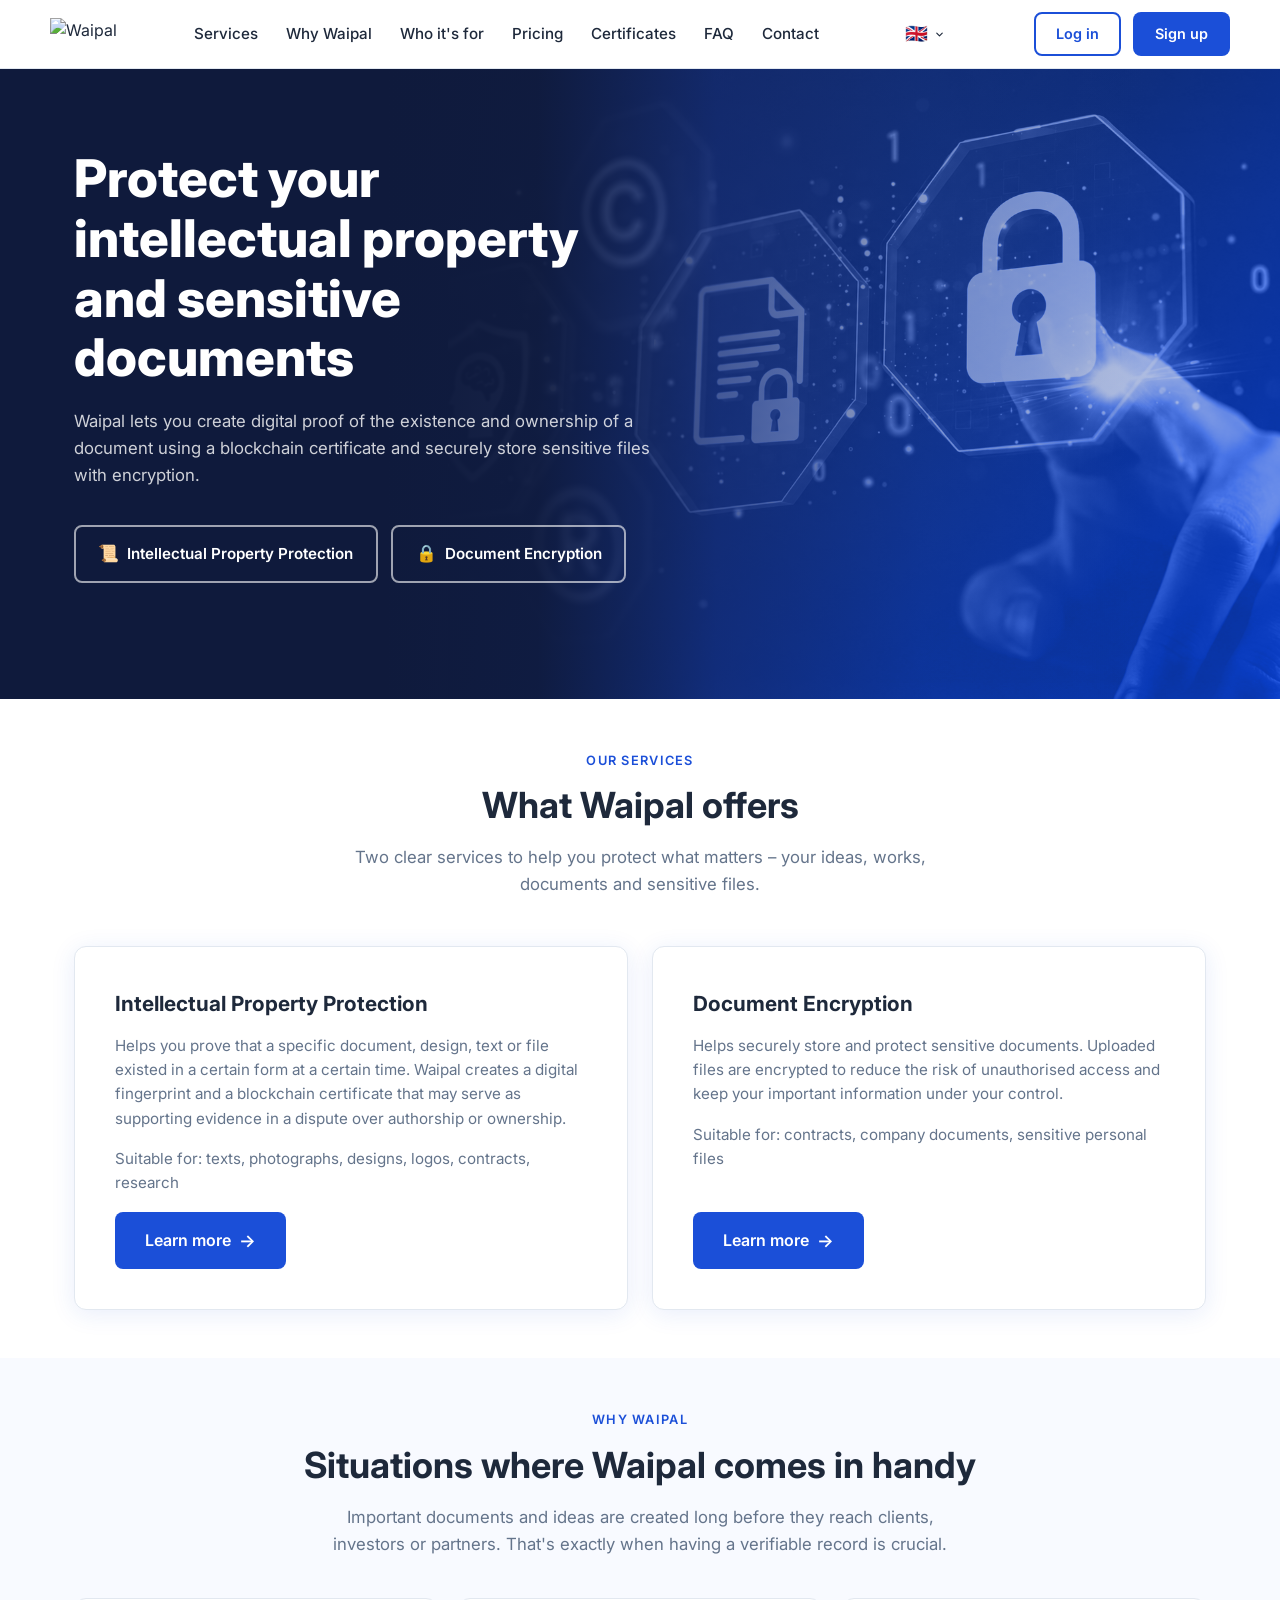
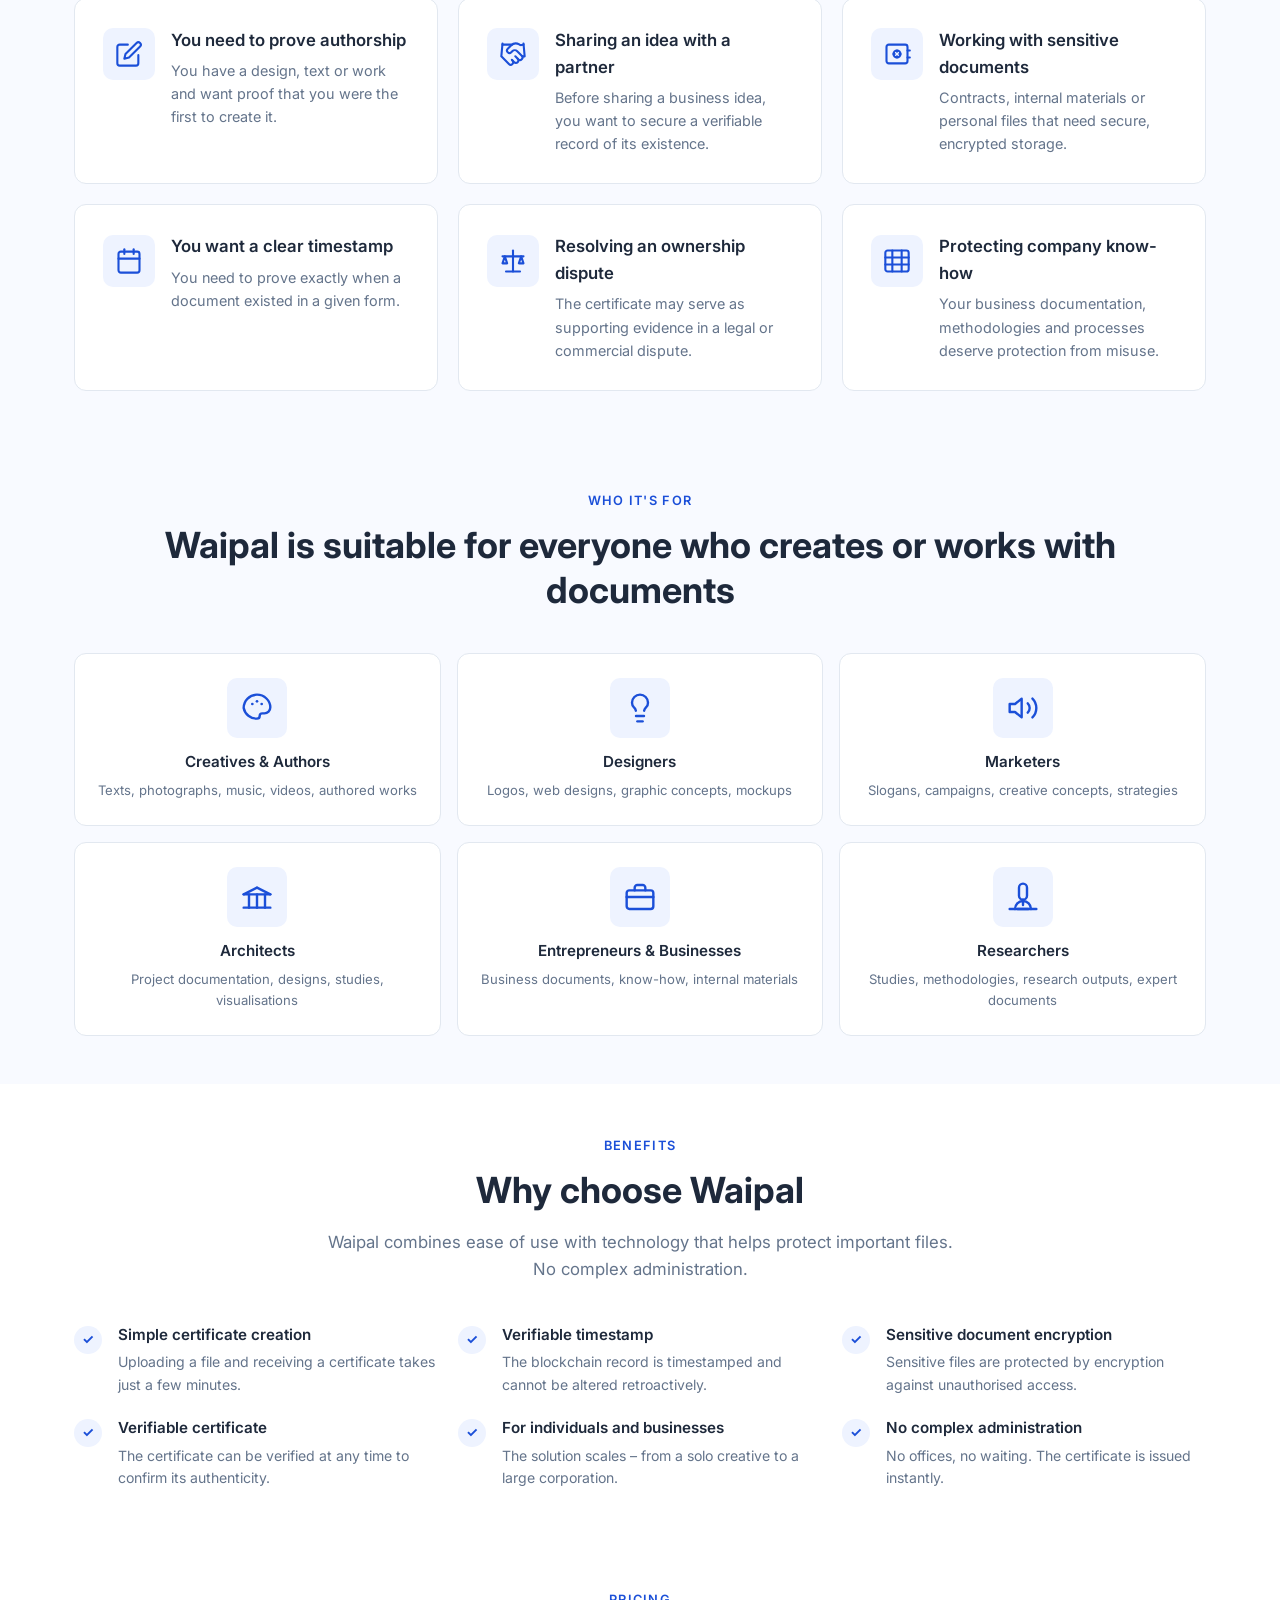
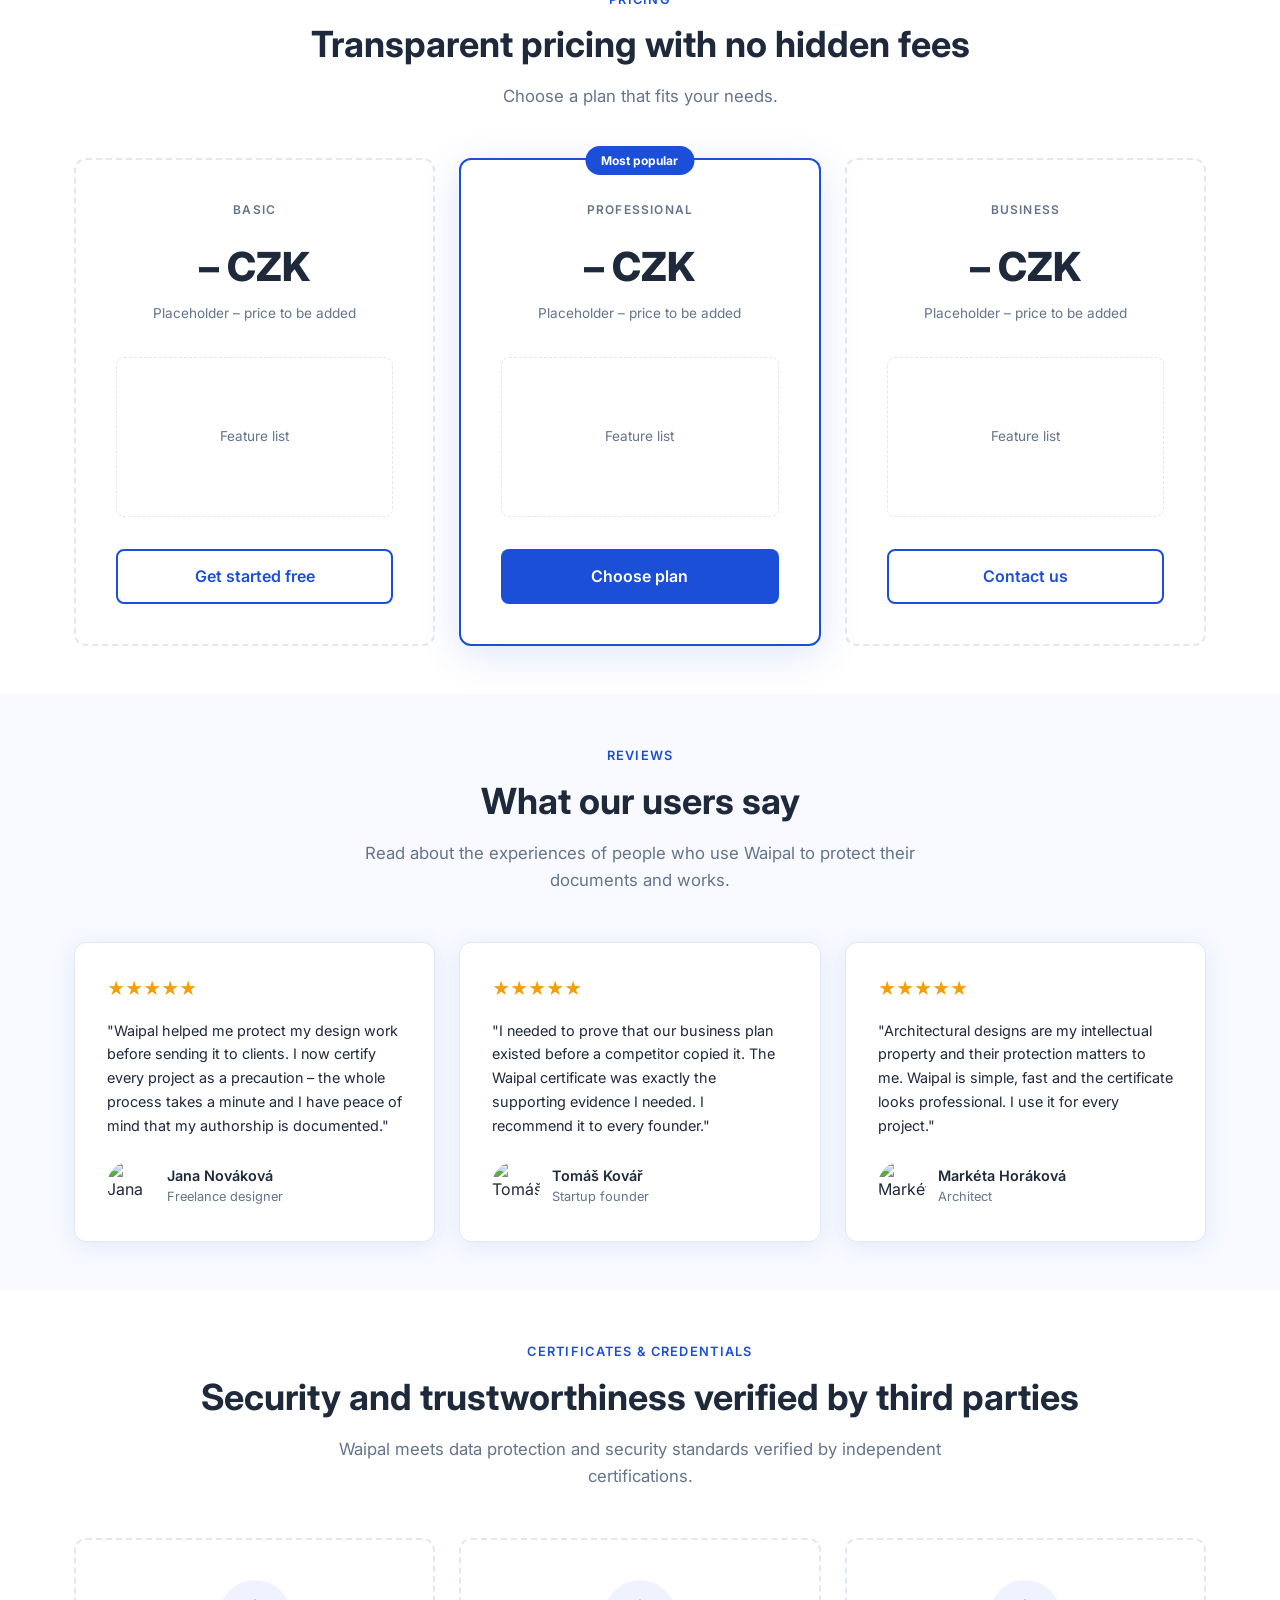
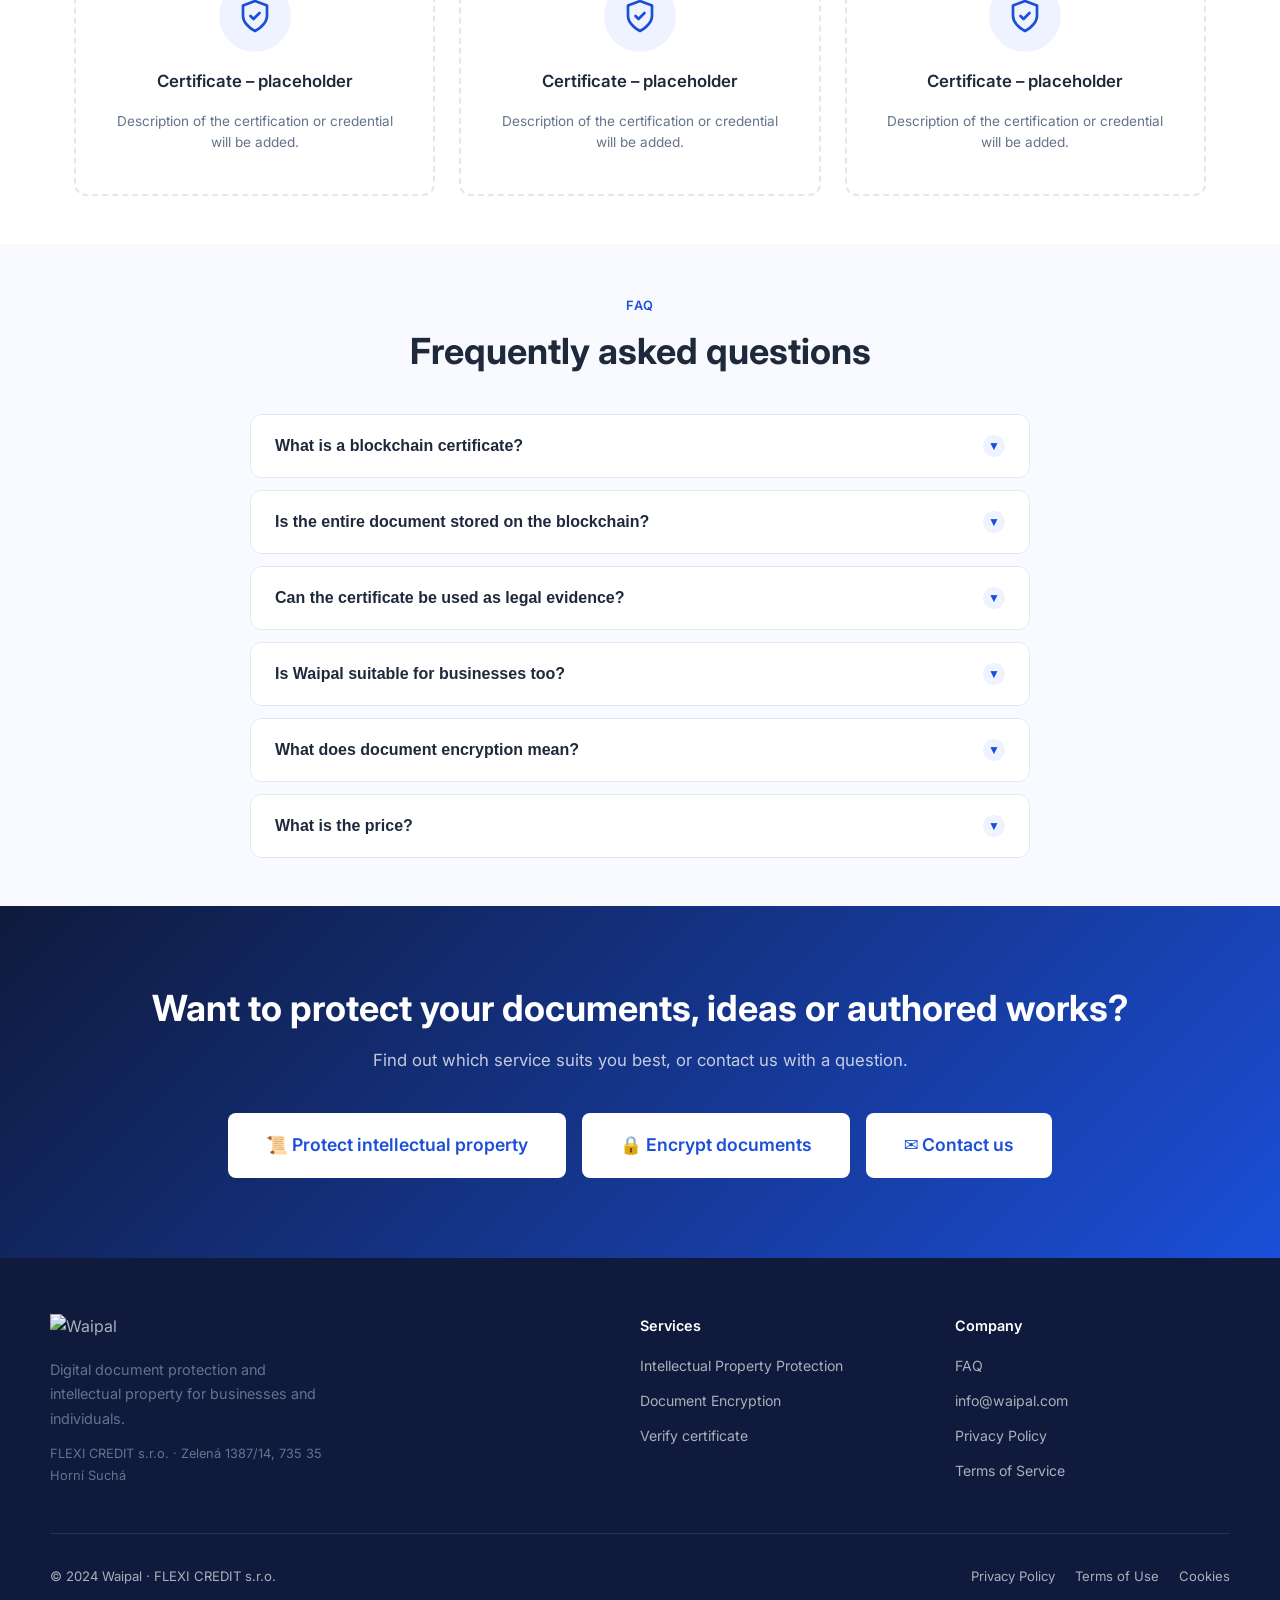
==== commit a758c612: "Add fictional reviews with photos and Czech names Replace placeholder review cards with real content" ====
--- a/en/index.html
+++ b/en/index.html
@@ -315,7 +315,7 @@
       <h2 class="section-title">Transparent pricing with no hidden fees</h2>
       <p class="section-sub">Choose a plan that fits your needs.</p>
     </div>
-    <div style="margin-top:3rem;display:grid;grid-template-columns:repeat(3,1fr);gap:1.5rem;">
+    <div class="cards-grid">
       <div style="border:2px dashed var(--border);border-radius:var(--radius);padding:2.5rem;text-align:center;background:var(--white);">
         <p style="font-size:.75rem;font-weight:600;letter-spacing:.1em;text-transform:uppercase;color:var(--muted);margin-bottom:1rem;">Basic</p>
         <p style="font-size:2.5rem;font-weight:800;color:var(--text);margin-bottom:.25rem;">– CZK</p>
@@ -356,35 +356,29 @@
       <h2 class="section-title">What our users say</h2>
       <p class="section-sub">Read about the experiences of people who use Waipal to protect their documents and works.</p>
     </div>
-    <div style="margin-top:3rem;display:grid;grid-template-columns:repeat(3,1fr);gap:1.5rem;">
+    <div class="cards-grid">
       <div style="background:var(--white);border:1px solid var(--border);border-radius:var(--radius);padding:2rem;box-shadow:var(--shadow);">
         <div style="display:flex;gap:.25rem;margin-bottom:1rem;"><span style="color:#F59E0B;font-size:1.1rem;">★★★★★</span></div>
-        <div style="height:80px;display:flex;align-items:center;border:1px dashed var(--border);border-radius:var(--radius-sm);padding:1rem;margin-bottom:1.5rem;">
-          <p style="font-size:.85rem;color:var(--muted);">Review text – placeholder</p>
-        </div>
+        <p style="font-size:.9rem;color:var(--text);line-height:1.65;margin-bottom:1.5rem;">"Waipal helped me protect my design work before sending it to clients. I now certify every project as a precaution – the whole process takes a minute and I have peace of mind that my authorship is documented."</p>
         <div style="display:flex;align-items:center;gap:.75rem;">
-          <div style="width:40px;height:40px;border-radius:50%;background:var(--blue-light);display:flex;align-items:center;justify-content:center;color:var(--blue);font-weight:700;font-size:.9rem;flex-shrink:0;">JD</div>
-          <div><p style="font-weight:600;font-size:.9rem;color:var(--text);">John Doe</p><p style="font-size:.8rem;">Profession / Company</p></div>
+          <img src="https://i.pravatar.cc/48?img=47" alt="Jana Nováková" style="width:48px;height:48px;border-radius:50%;object-fit:cover;flex-shrink:0;" />
+          <div><p style="font-weight:600;font-size:.9rem;color:var(--text);">Jana Nováková</p><p style="font-size:.8rem;color:var(--muted);">Freelance designer</p></div>
         </div>
       </div>
       <div style="background:var(--white);border:1px solid var(--border);border-radius:var(--radius);padding:2rem;box-shadow:var(--shadow);">
         <div style="display:flex;gap:.25rem;margin-bottom:1rem;"><span style="color:#F59E0B;font-size:1.1rem;">★★★★★</span></div>
-        <div style="height:80px;display:flex;align-items:center;border:1px dashed var(--border);border-radius:var(--radius-sm);padding:1rem;margin-bottom:1.5rem;">
-          <p style="font-size:.85rem;color:var(--muted);">Review text – placeholder</p>
-        </div>
+        <p style="font-size:.9rem;color:var(--text);line-height:1.65;margin-bottom:1.5rem;">"I needed to prove that our business plan existed before a competitor copied it. The Waipal certificate was exactly the supporting evidence I needed. I recommend it to every founder."</p>
         <div style="display:flex;align-items:center;gap:.75rem;">
-          <div style="width:40px;height:40px;border-radius:50%;background:var(--blue-light);display:flex;align-items:center;justify-content:center;color:var(--blue);font-weight:700;font-size:.9rem;flex-shrink:0;">JD</div>
-          <div><p style="font-weight:600;font-size:.9rem;color:var(--text);">John Doe</p><p style="font-size:.8rem;">Profession / Company</p></div>
+          <img src="https://i.pravatar.cc/48?img=15" alt="Tomáš Kovář" style="width:48px;height:48px;border-radius:50%;object-fit:cover;flex-shrink:0;" />
+          <div><p style="font-weight:600;font-size:.9rem;color:var(--text);">Tomáš Kovář</p><p style="font-size:.8rem;color:var(--muted);">Startup founder</p></div>
         </div>
       </div>
       <div style="background:var(--white);border:1px solid var(--border);border-radius:var(--radius);padding:2rem;box-shadow:var(--shadow);">
         <div style="display:flex;gap:.25rem;margin-bottom:1rem;"><span style="color:#F59E0B;font-size:1.1rem;">★★★★★</span></div>
-        <div style="height:80px;display:flex;align-items:center;border:1px dashed var(--border);border-radius:var(--radius-sm);padding:1rem;margin-bottom:1.5rem;">
-          <p style="font-size:.85rem;color:var(--muted);">Review text – placeholder</p>
-        </div>
+        <p style="font-size:.9rem;color:var(--text);line-height:1.65;margin-bottom:1.5rem;">"Architectural designs are my intellectual property and their protection matters to me. Waipal is simple, fast and the certificate looks professional. I use it for every project."</p>
         <div style="display:flex;align-items:center;gap:.75rem;">
-          <div style="width:40px;height:40px;border-radius:50%;background:var(--blue-light);display:flex;align-items:center;justify-content:center;color:var(--blue);font-weight:700;font-size:.9rem;flex-shrink:0;">JD</div>
-          <div><p style="font-weight:600;font-size:.9rem;color:var(--text);">John Doe</p><p style="font-size:.8rem;">Profession / Company</p></div>
+          <img src="https://i.pravatar.cc/48?img=32" alt="Markéta Horáková" style="width:48px;height:48px;border-radius:50%;object-fit:cover;flex-shrink:0;" />
+          <div><p style="font-weight:600;font-size:.9rem;color:var(--text);">Markéta Horáková</p><p style="font-size:.8rem;color:var(--muted);">Architect</p></div>
         </div>
       </div>
     </div>
@@ -399,7 +393,7 @@
       <h2 class="section-title">Security and trustworthiness verified by third parties</h2>
       <p class="section-sub">Waipal meets data protection and security standards verified by independent certifications.</p>
     </div>
-    <div style="margin-top:3rem;display:grid;grid-template-columns:repeat(3,1fr);gap:1.5rem;">
+    <div class="cards-grid">
       <div style="border:2px dashed var(--border);border-radius:var(--radius);padding:2.5rem;text-align:center;background:var(--white);display:flex;flex-direction:column;align-items:center;gap:1rem;">
         <div style="width:72px;height:72px;border-radius:50%;background:var(--blue-light);display:flex;align-items:center;justify-content:center;color:var(--blue);">
           <svg width="36" height="36" viewBox="0 0 24 24" fill="none" stroke="currentColor" stroke-width="1.8" stroke-linecap="round" stroke-linejoin="round"><path d="M12 22s8-4 8-10V5l-8-3-8 3v7c0 6 8 10 8 10z"/><polyline points="9 12 11 14 15 10"/></svg>
--- a/style.css
+++ b/style.css
@@ -720,6 +720,14 @@
 .footer-bottom a:hover { color: var(--white); }
 
 /* ─── Responsive ────────────────────────────────────────────────────────── */
+/* 3-column card grids used in pricing / reviews / certificates placeholder sections */
+.cards-grid {
+  display: grid;
+  grid-template-columns: repeat(3, 1fr);
+  gap: 1.5rem;
+  margin-top: 3rem;
+}
+
 @media (max-width: 900px) {
   .nav-links, .nav-cta { display: none; }
   .hamburger { display: flex; }
@@ -727,6 +735,7 @@
   .cert-grid { grid-template-columns: 1fr; }
   .footer-inner { grid-template-columns: 1fr 1fr; }
   .hero-bg-img, .hero-overlay { display: none; }
+  .cards-grid { grid-template-columns: 1fr; }
 }
 
 @media (max-width: 600px) {
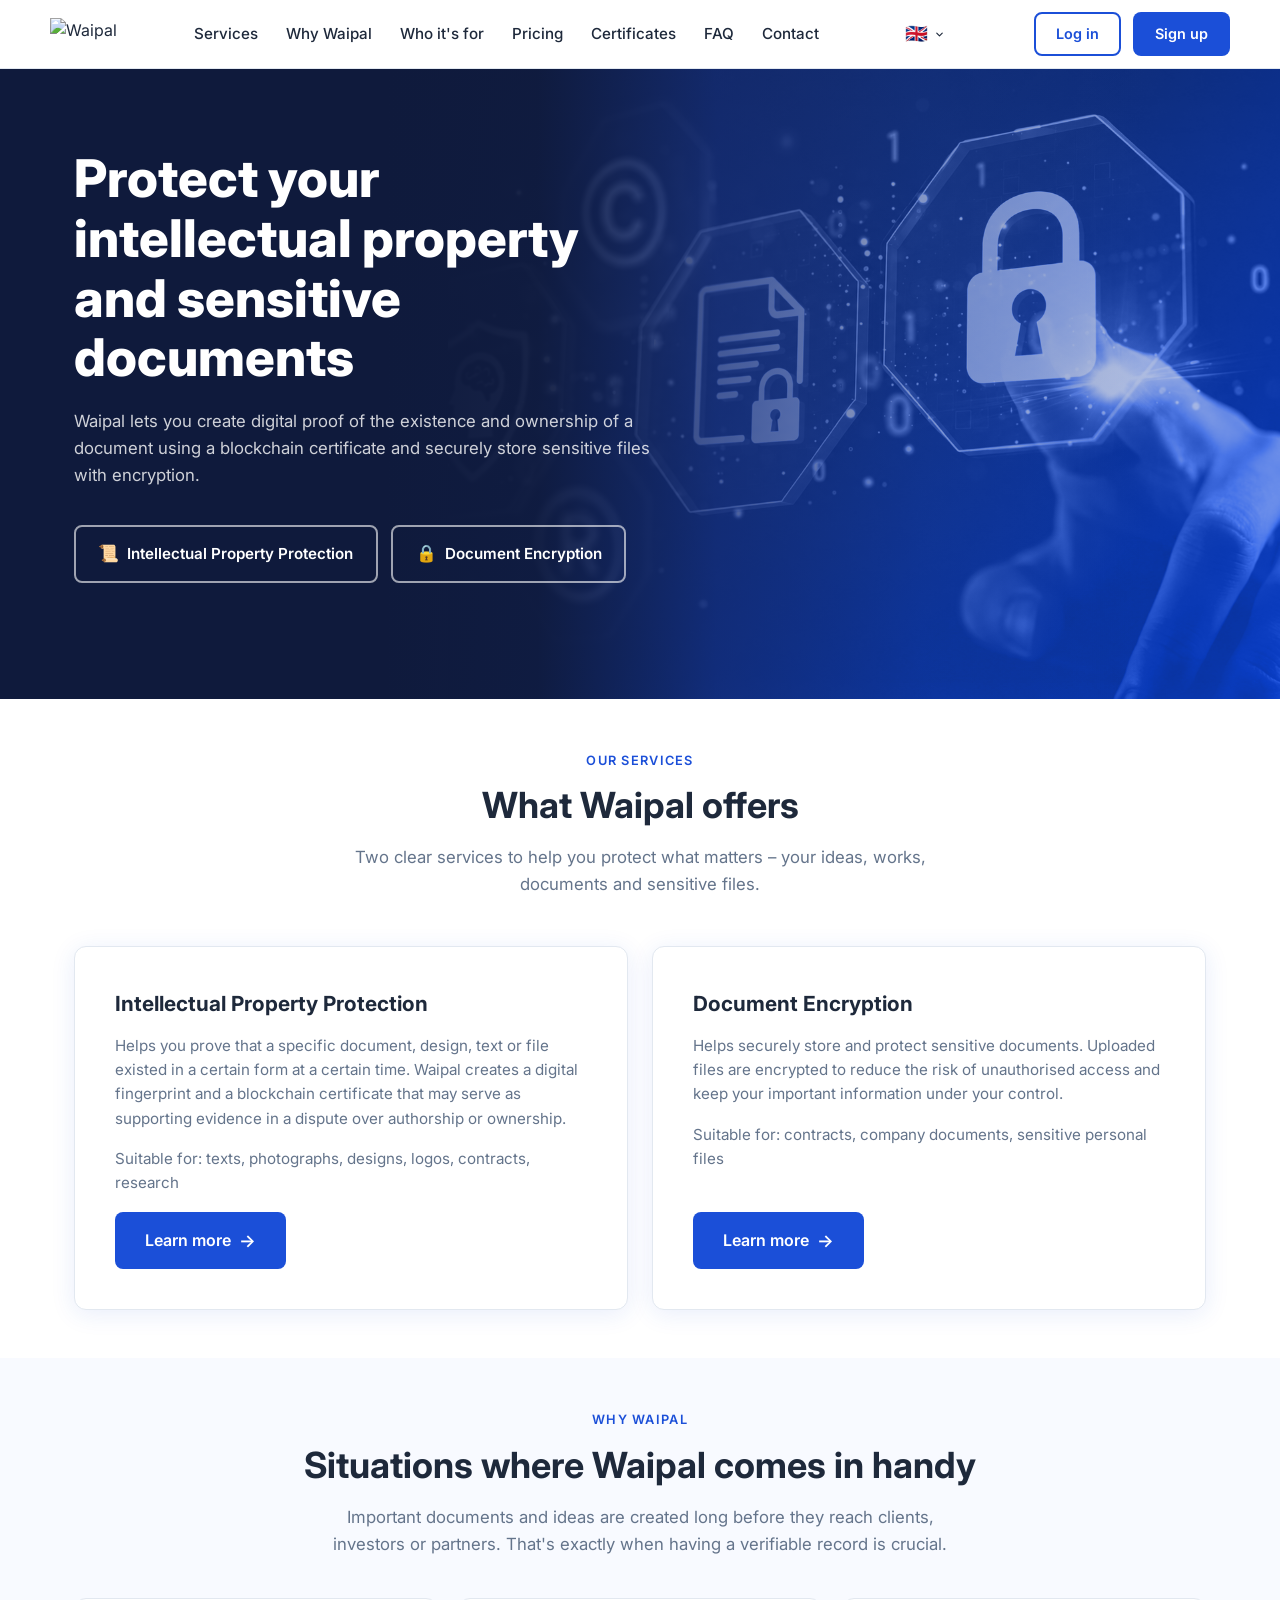
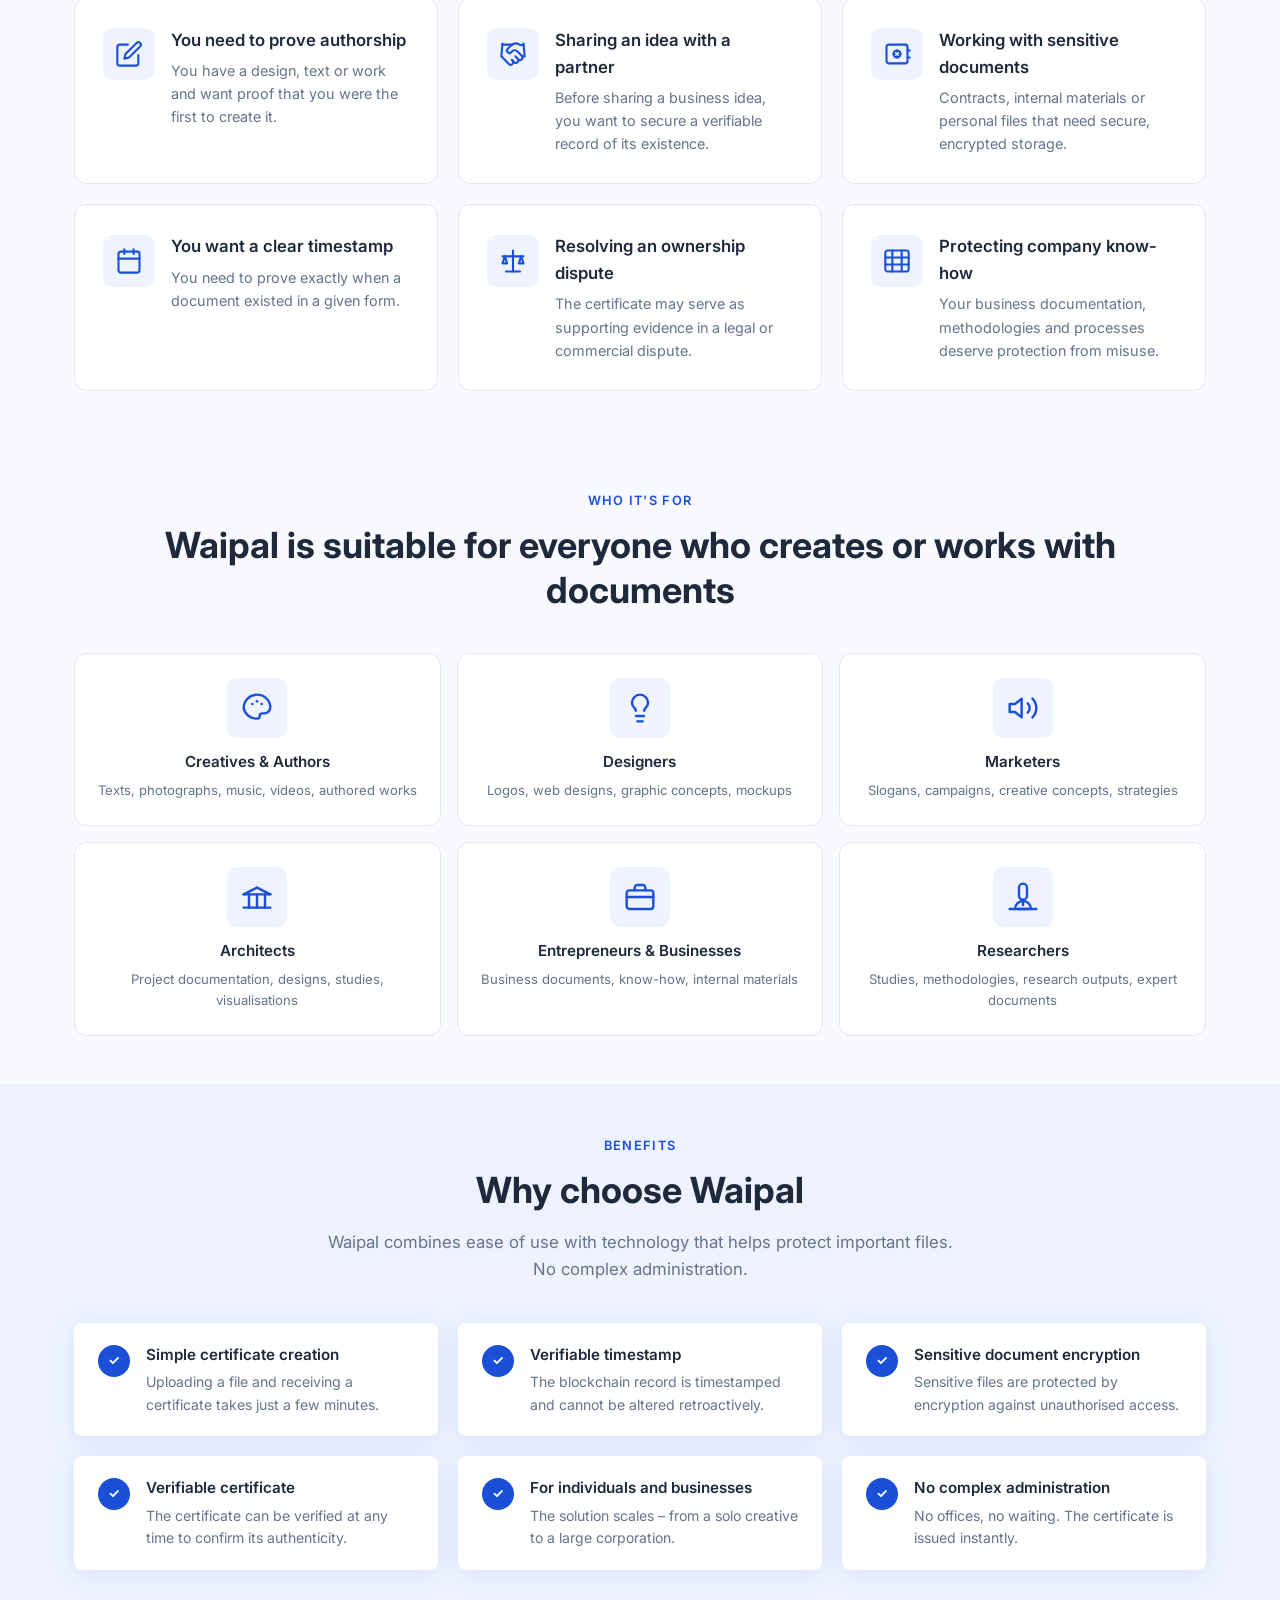
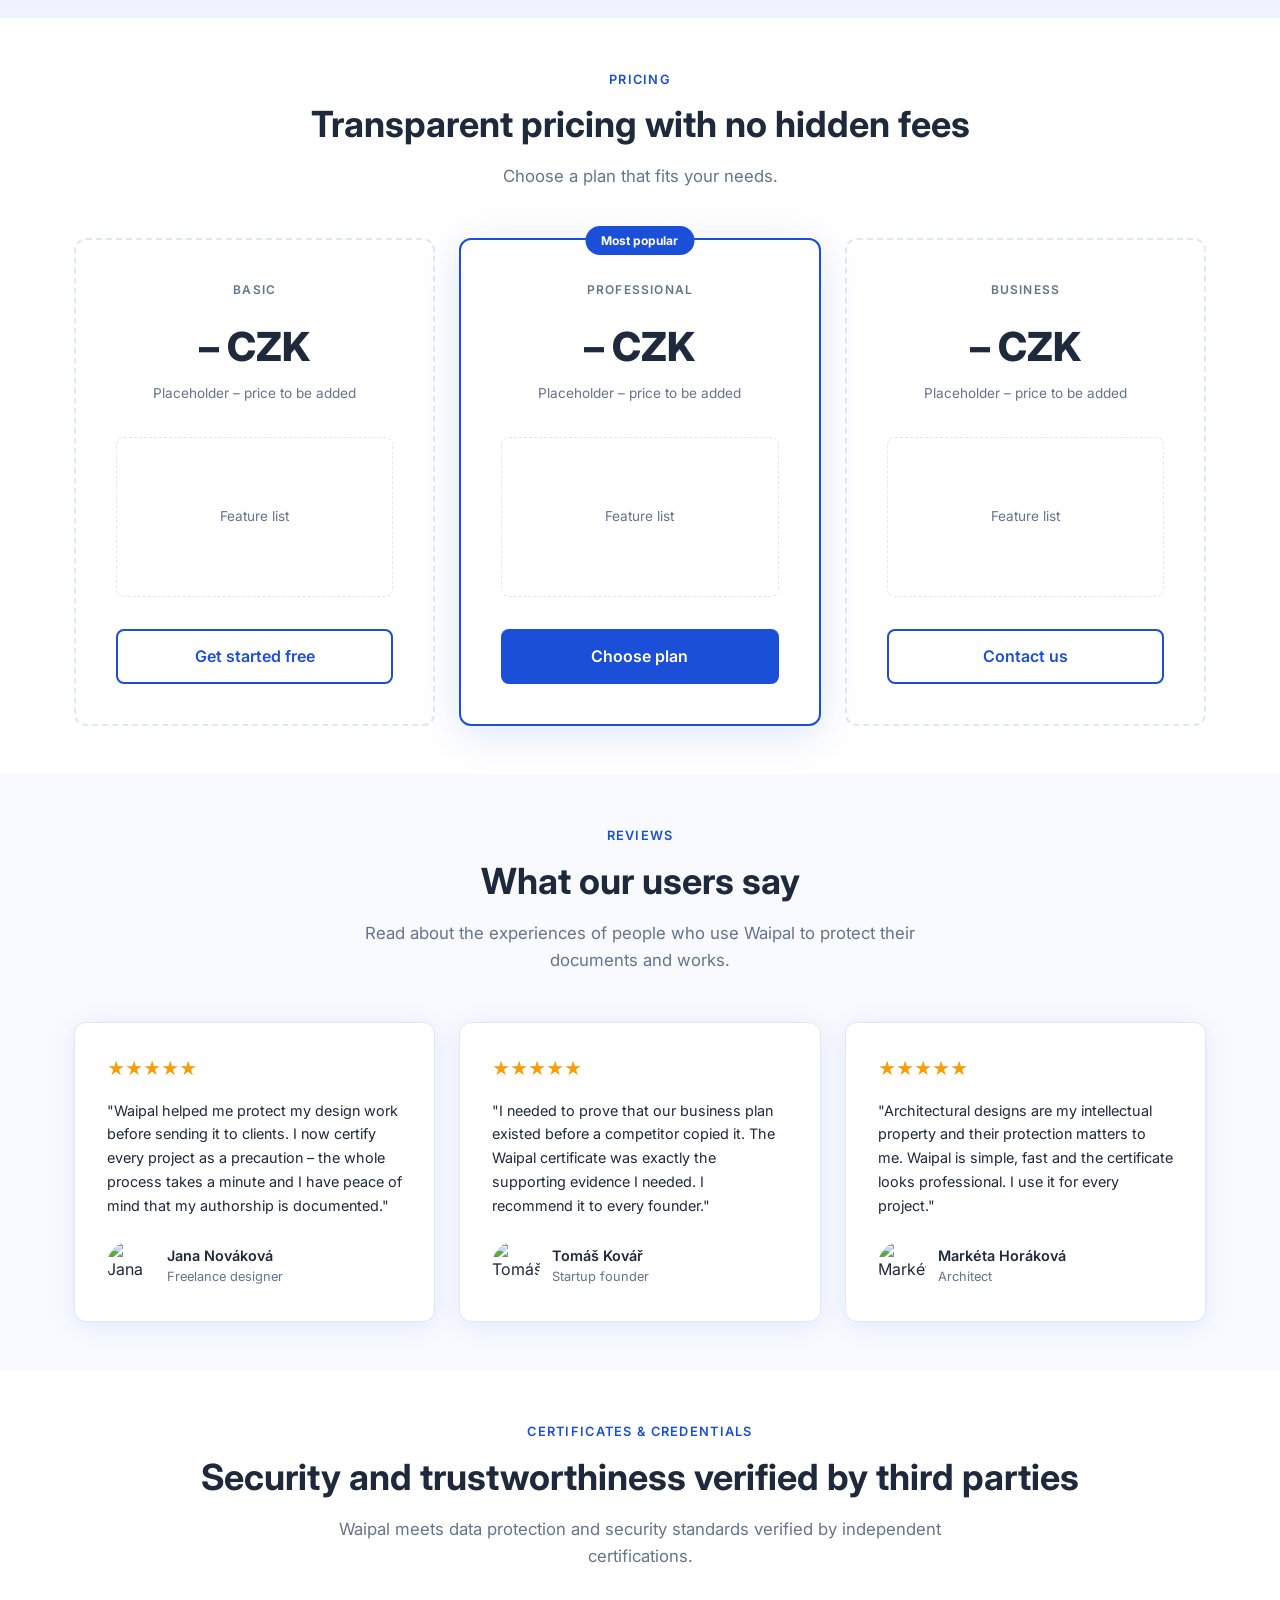
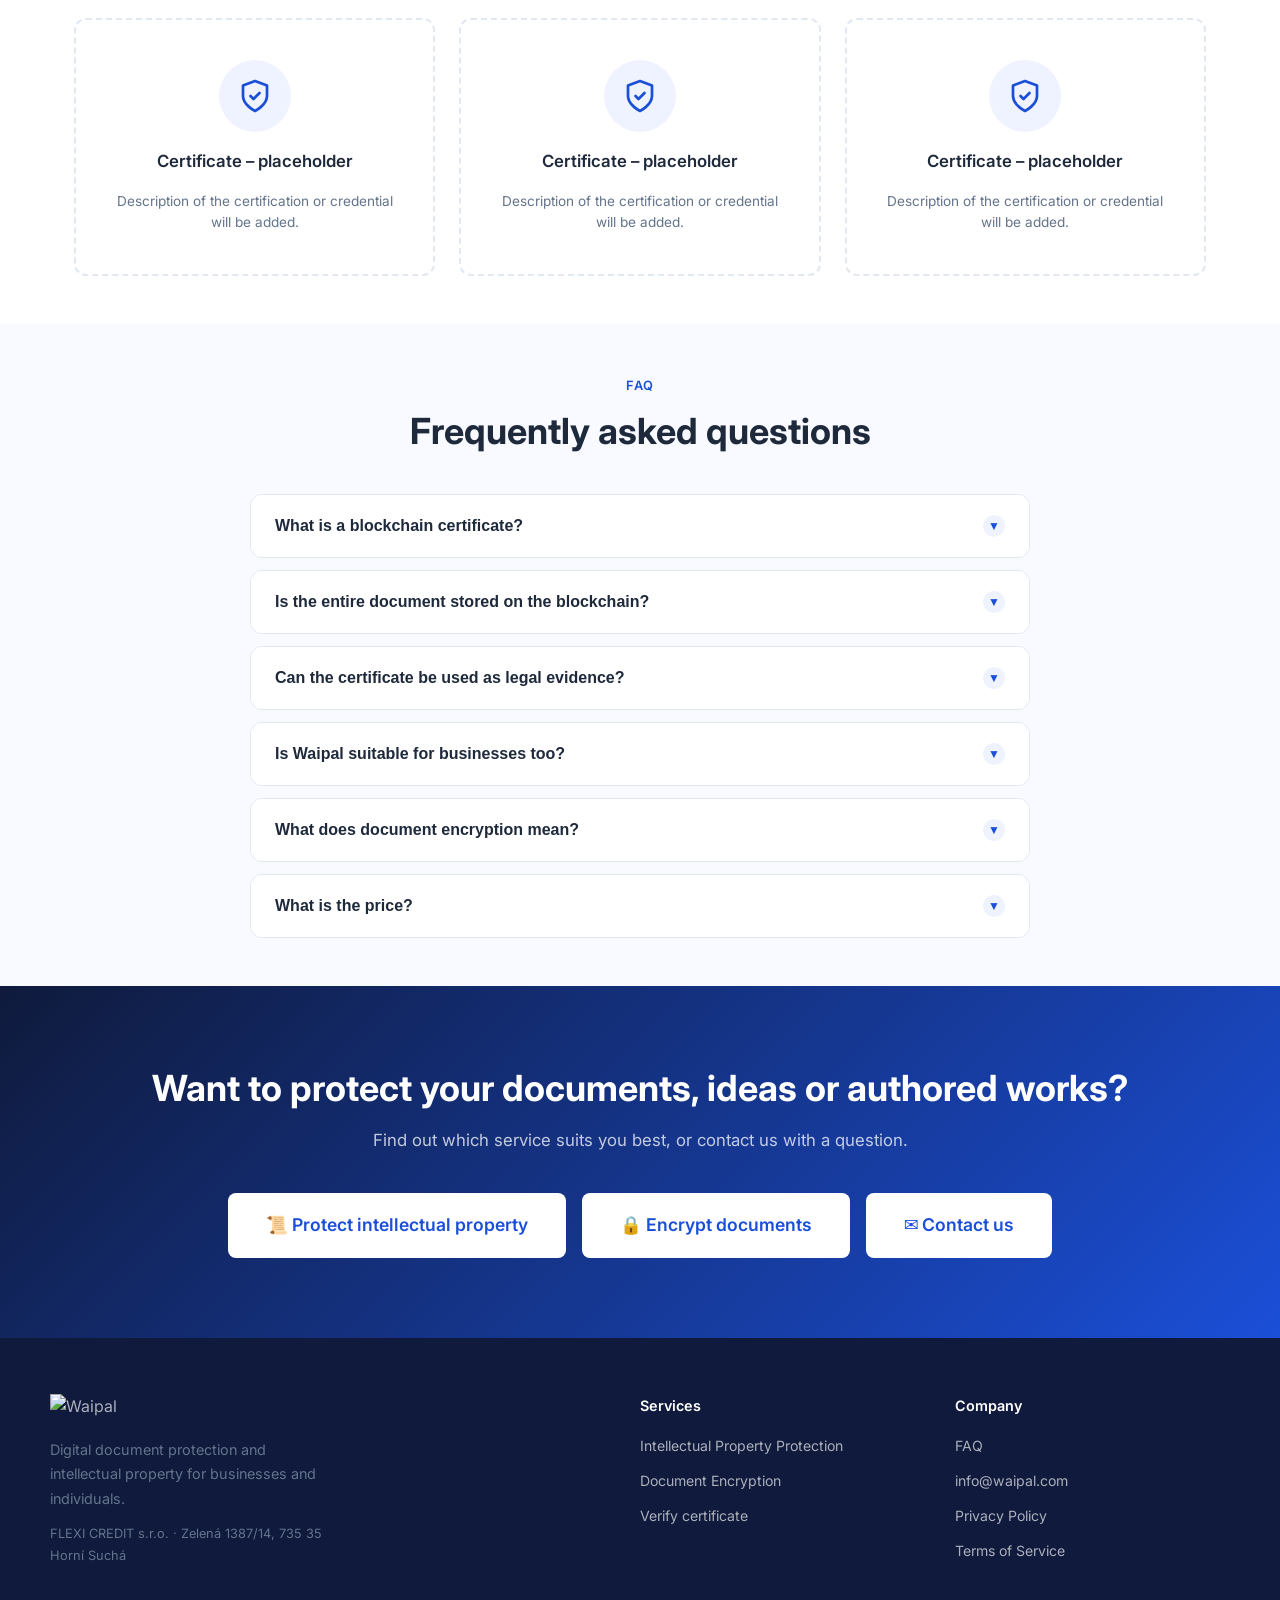
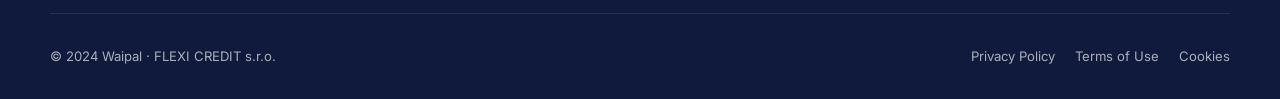
==== commit d431916c: "Style benefits section: colored cards with blue-light background Co-Authored-By: Claude Sonnet 4.6 <" ====
--- a/en/index.html
+++ b/en/index.html
@@ -10,6 +10,100 @@
   <link rel="preconnect" href="https://fonts.gstatic.com" crossorigin />
   <link href="https://fonts.googleapis.com/css2?family=Inter:wght@400;500;600;700;800&display=swap" rel="stylesheet" />
   <link rel="stylesheet" href="../style.css" />
+  <!-- SEO -->
+  <link rel="canonical" href="https://waipal.com/en/" />
+  <link rel="alternate" hreflang="cs" href="https://waipal.com/" />
+  <link rel="alternate" hreflang="en" href="https://waipal.com/en/" />
+  <link rel="alternate" hreflang="x-default" href="https://waipal.com/" />
+  <link rel="apple-touch-icon" href="/favicon.png" />
+  <meta name="robots" content="index, follow" />
+  <meta name="theme-color" content="#0F1A3C" />
+  <meta property="og:type" content="website" />
+  <meta property="og:site_name" content="Waipal" />
+  <meta property="og:locale" content="en_US" />
+  <meta property="og:locale:alternate" content="cs_CZ" />
+  <meta property="og:title" content="Waipal – Document Protection and Intellectual Property" />
+  <meta property="og:description" content="Waipal helps you prove the existence and ownership of important files using a blockchain certificate and securely protect sensitive documents with encryption." />
+  <meta property="og:url" content="https://waipal.com/en/" />
+  <meta property="og:image" content="https://waipal.com/og-image.png" />
+  <meta name="twitter:card" content="summary_large_image" />
+  <meta name="twitter:title" content="Waipal – Document Protection and Intellectual Property" />
+  <meta name="twitter:description" content="Waipal helps you prove the existence and ownership of important files using a blockchain certificate and securely protect sensitive documents with encryption." />
+  <meta name="twitter:image" content="https://waipal.com/og-image.png" />
+  <script type="application/ld+json">
+  {
+    "@context": "https://schema.org",
+    "@type": "Organization",
+    "name": "Waipal",
+    "url": "https://waipal.com",
+    "logo": "https://waipal.com/img/logos/waipal.png",
+    "email": "info@waipal.com",
+    "legalName": "FLEXI CREDIT s.r.o.",
+    "address": {
+      "@type": "PostalAddress",
+      "streetAddress": "Zelená 1387/14",
+      "addressLocality": "Horní Suchá",
+      "postalCode": "735 35",
+      "addressCountry": "CZ"
+    }
+  }
+  </script>
+  <script type="application/ld+json">
+  {
+    "@context": "https://schema.org",
+    "@type": "FAQPage",
+    "mainEntity": [
+      {
+        "@type": "Question",
+        "name": "What is a blockchain certificate?",
+        "acceptedAnswer": {
+          "@type": "Answer",
+          "text": "It is a digital confirmation that helps prove the existence and form of a specific file at a specific time. The certificate contains the digital fingerprint of the document and information about the blockchain record."
+        }
+      },
+      {
+        "@type": "Question",
+        "name": "Is the entire document stored on the blockchain?",
+        "acceptedAnswer": {
+          "@type": "Answer",
+          "text": "No. Only the digital fingerprint (hash) of the document is stored on the blockchain, not its readable content. Waipal does not store the actual file on a public blockchain network."
+        }
+      },
+      {
+        "@type": "Question",
+        "name": "Can the certificate be used as legal evidence?",
+        "acceptedAnswer": {
+          "@type": "Answer",
+          "text": "The certificate may serve as supporting evidence when proving the existence, form or ownership of a document. It is not a substitute for legal protection, but helps establish key facts."
+        }
+      },
+      {
+        "@type": "Question",
+        "name": "Is Waipal suitable for businesses too?",
+        "acceptedAnswer": {
+          "@type": "Answer",
+          "text": "Yes. Waipal is suitable for businesses, entrepreneurs and individuals who want to protect important documents, know-how or authored works."
+        }
+      },
+      {
+        "@type": "Question",
+        "name": "What does document encryption mean?",
+        "acceptedAnswer": {
+          "@type": "Answer",
+          "text": "Encryption protects the content of a document so it is not readable without proper authorisation. Your files remain protected even if someone attempts unauthorised access."
+        }
+      },
+      {
+        "@type": "Question",
+        "name": "What is the price?",
+        "acceptedAnswer": {
+          "@type": "Answer",
+          "text": "Certificate pricing starts from CZK 79 and varies by volume. The exact pricing is available on the Pricing page after logging in or registering."
+        }
+      }
+    ]
+  }
+  </script>
 </head>
 <body>
 
@@ -250,7 +344,7 @@
 </section>
 
 <!-- ── Benefits ─────────────────────────────────────────────────────────── -->
-<section class="section">
+<section class="section benefits-section">
   <div class="container">
     <div class="center">
       <span class="section-label">Benefits</span>
--- a/style.css
+++ b/style.css
@@ -446,6 +446,8 @@
 .audience-card p  { font-size: .82rem; }
 
 /* ─── Benefits ──────────────────────────────────────────────────────────── */
+.benefits-section { background: var(--blue-light); }
+
 .benefits-grid {
   display: grid;
   grid-template-columns: repeat(auto-fit, minmax(280px, 1fr));
@@ -456,23 +458,29 @@
   display: flex;
   gap: 1rem;
   align-items: flex-start;
-}
+  background: var(--white);
+  border-radius: var(--radius-sm);
+  padding: 1.25rem 1.5rem;
+  box-shadow: var(--shadow);
+  transition: box-shadow var(--transition);
+}
+.benefit-item:hover { box-shadow: var(--shadow-md); }
 .benefit-check {
-  width: 28px;
-  height: 28px;
+  width: 32px;
+  height: 32px;
   border-radius: 50%;
-  background: var(--blue-light);
-  color: var(--blue);
+  background: var(--blue);
+  color: var(--white);
   font-size: .85rem;
   font-weight: 700;
   display: flex;
   align-items: center;
   justify-content: center;
   flex-shrink: 0;
-  margin-top: .15rem;
+  margin-top: .1rem;
 }
 .benefit-item h4 { margin-bottom: .25rem; font-size: .95rem; }
-.benefit-item p  { font-size: .88rem; }
+.benefit-item p  { font-size: .88rem; color: var(--muted); }
 
 /* ─── FAQ ───────────────────────────────────────────────────────────────── */
 .faq-list { margin-top: 2.5rem; display: flex; flex-direction: column; gap: .75rem; }
@@ -736,16 +744,33 @@
   .footer-inner { grid-template-columns: 1fr 1fr; }
   .hero-bg-img, .hero-overlay { display: none; }
   .cards-grid { grid-template-columns: 1fr; }
+  .subhero-bg-img {
+    width: 100%;
+    right: 0;
+    object-position: center center;
+    opacity: 0.35;
+  }
+  .subhero-overlay {
+    background: linear-gradient(
+      to bottom,
+      rgba(15,26,60,.7) 0%,
+      rgba(15,26,60,.55) 100%
+    );
+  }
 }
 
 @media (max-width: 600px) {
-  .hero { padding: 4rem 1.25rem 3rem; }
+  .hero { padding: 0; min-height: auto; }
+  .hero-inner { padding: 2.5rem 1.25rem 2.5rem; }
+  .hero-shader-canvas { opacity: 0.45; }
   .subhero { padding: 3.5rem 1.25rem 3rem; }
   .section { padding: 3.5rem 0; }
   .hero-ctas { flex-direction: column; }
   .hero-ctas .btn-lg { min-width: 0; width: 100%; }
   .subhero-ctas { flex-direction: column; }
-  .cta-banner-btns { flex-direction: column; align-items: center; }
+  .cta-banner { padding: 3.5rem 1.25rem; }
+  .cta-banner-btns { flex-direction: column; align-items: stretch; }
+  .cta-banner-btns .btn { width: 100%; justify-content: center; text-align: center; }
   .footer-inner { grid-template-columns: 1fr; gap: 2rem; }
   .register-box { padding: 2rem 1.5rem; }
   .why-grid { grid-template-columns: 1fr; }
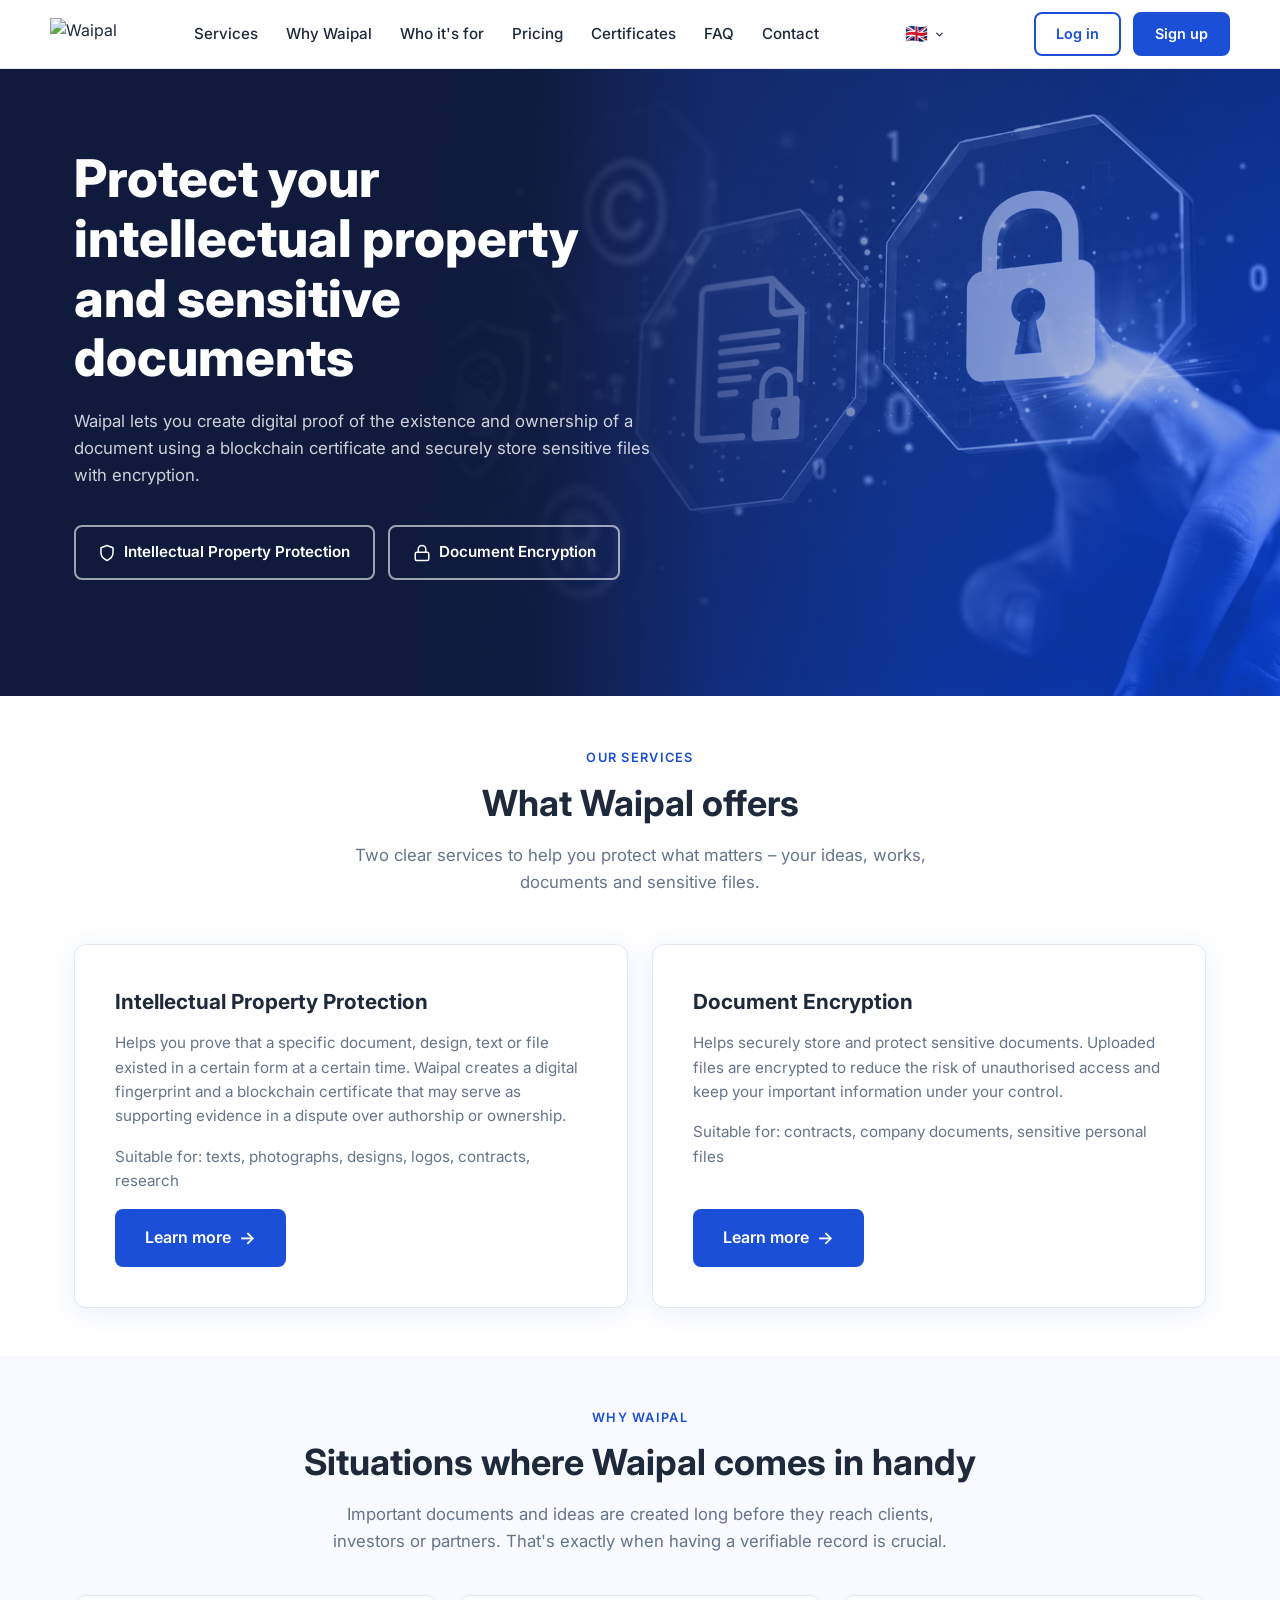
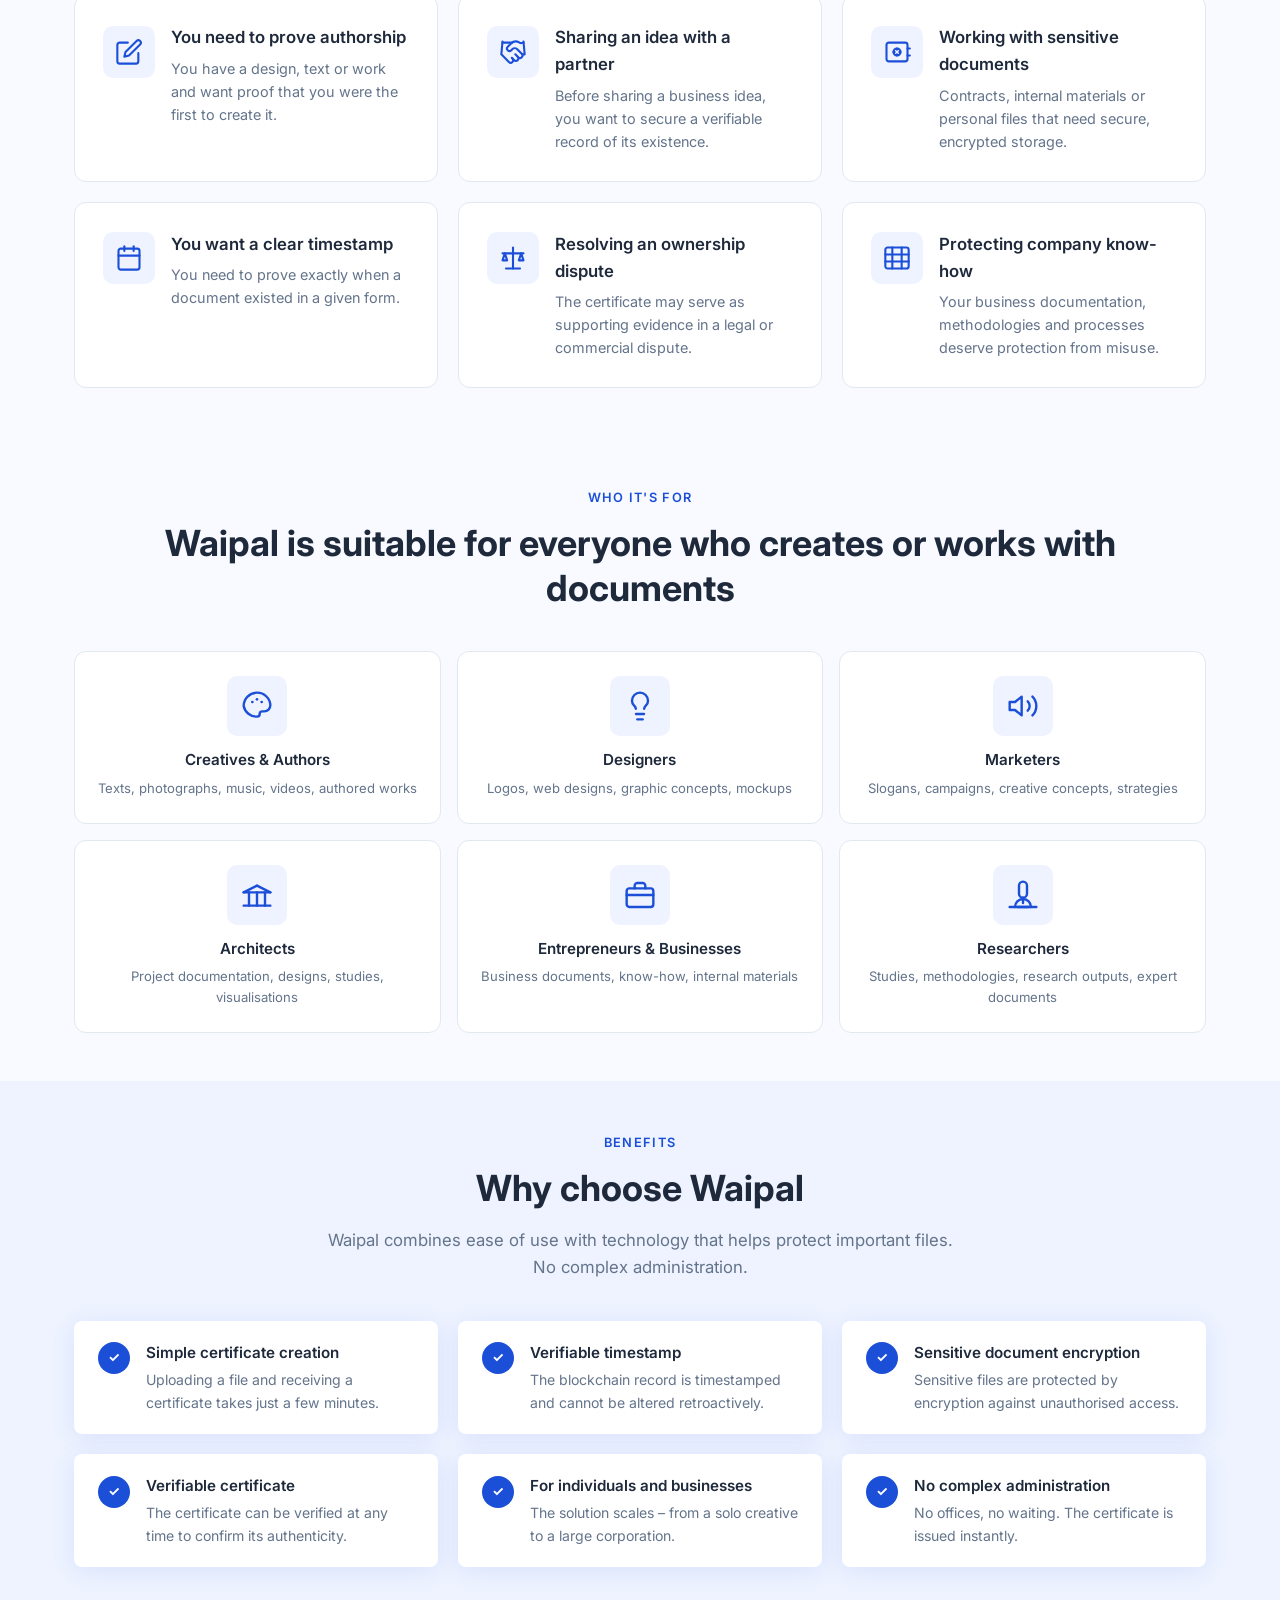
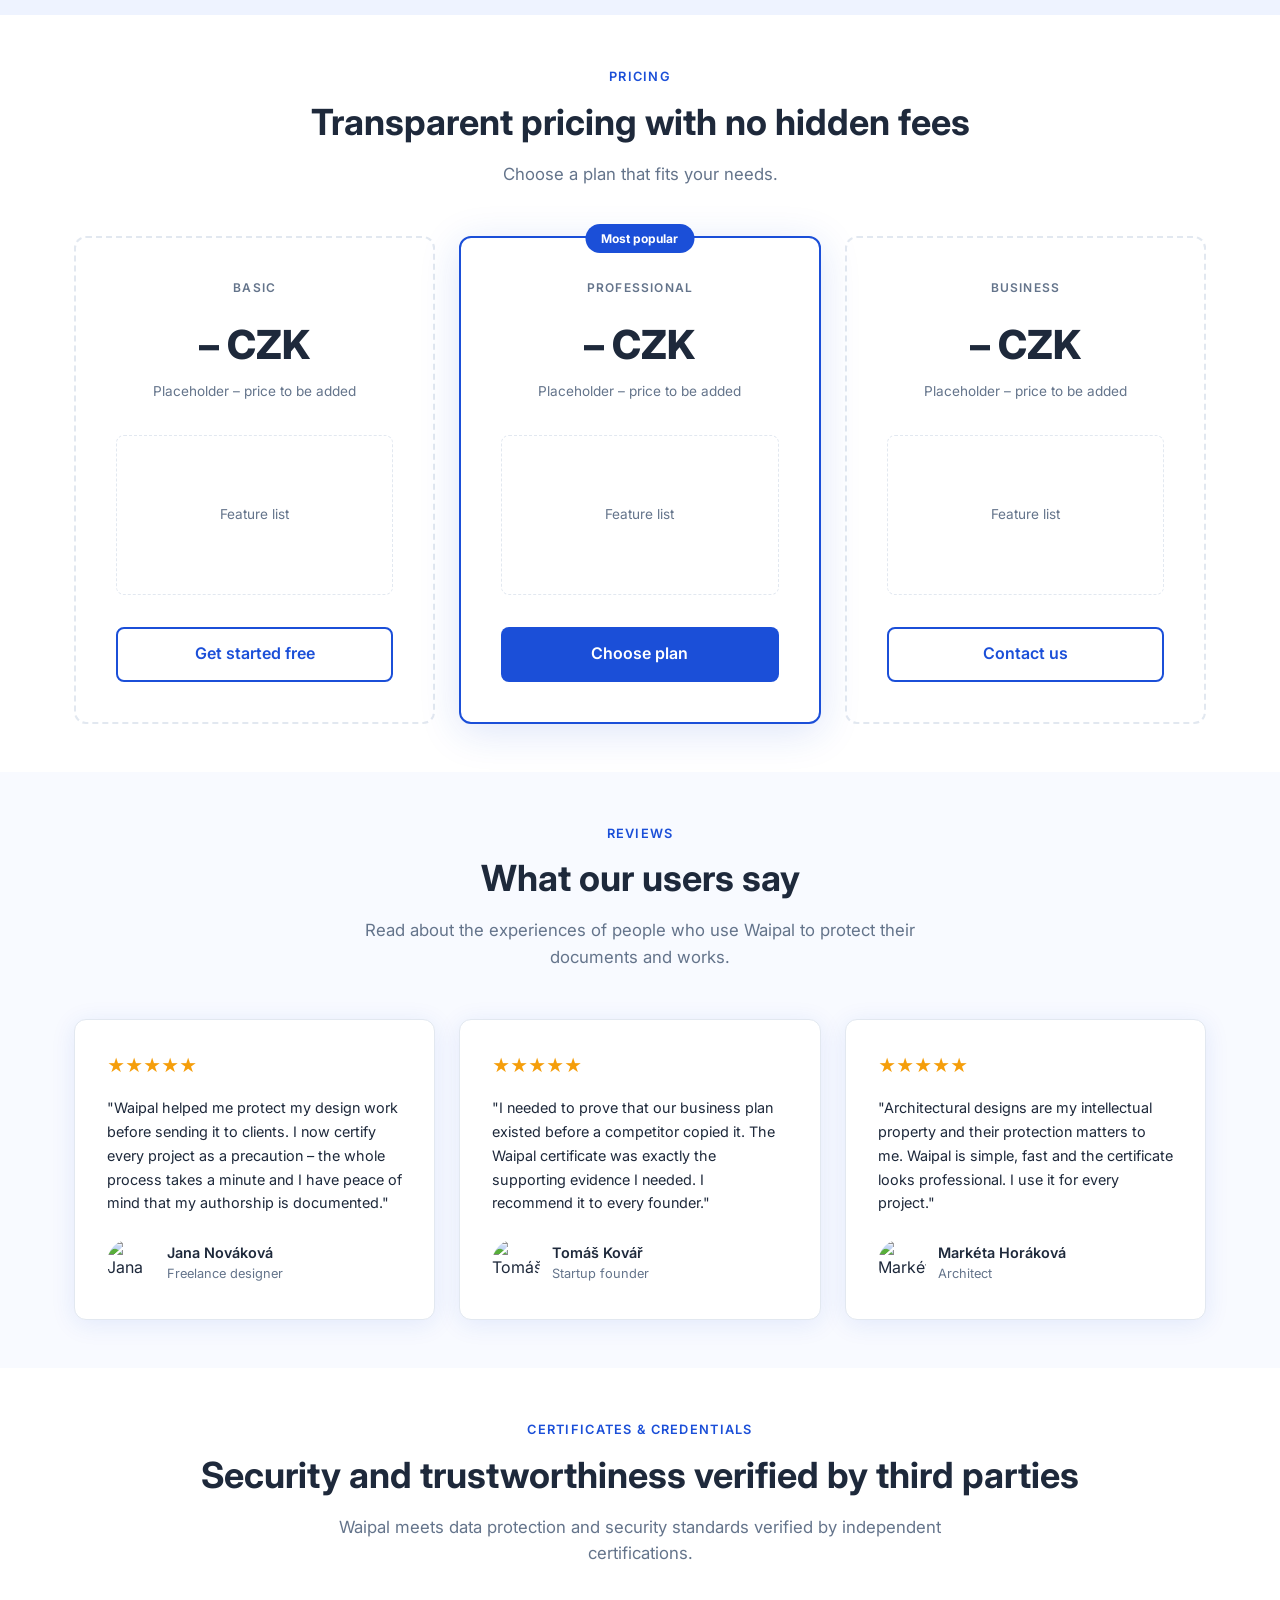
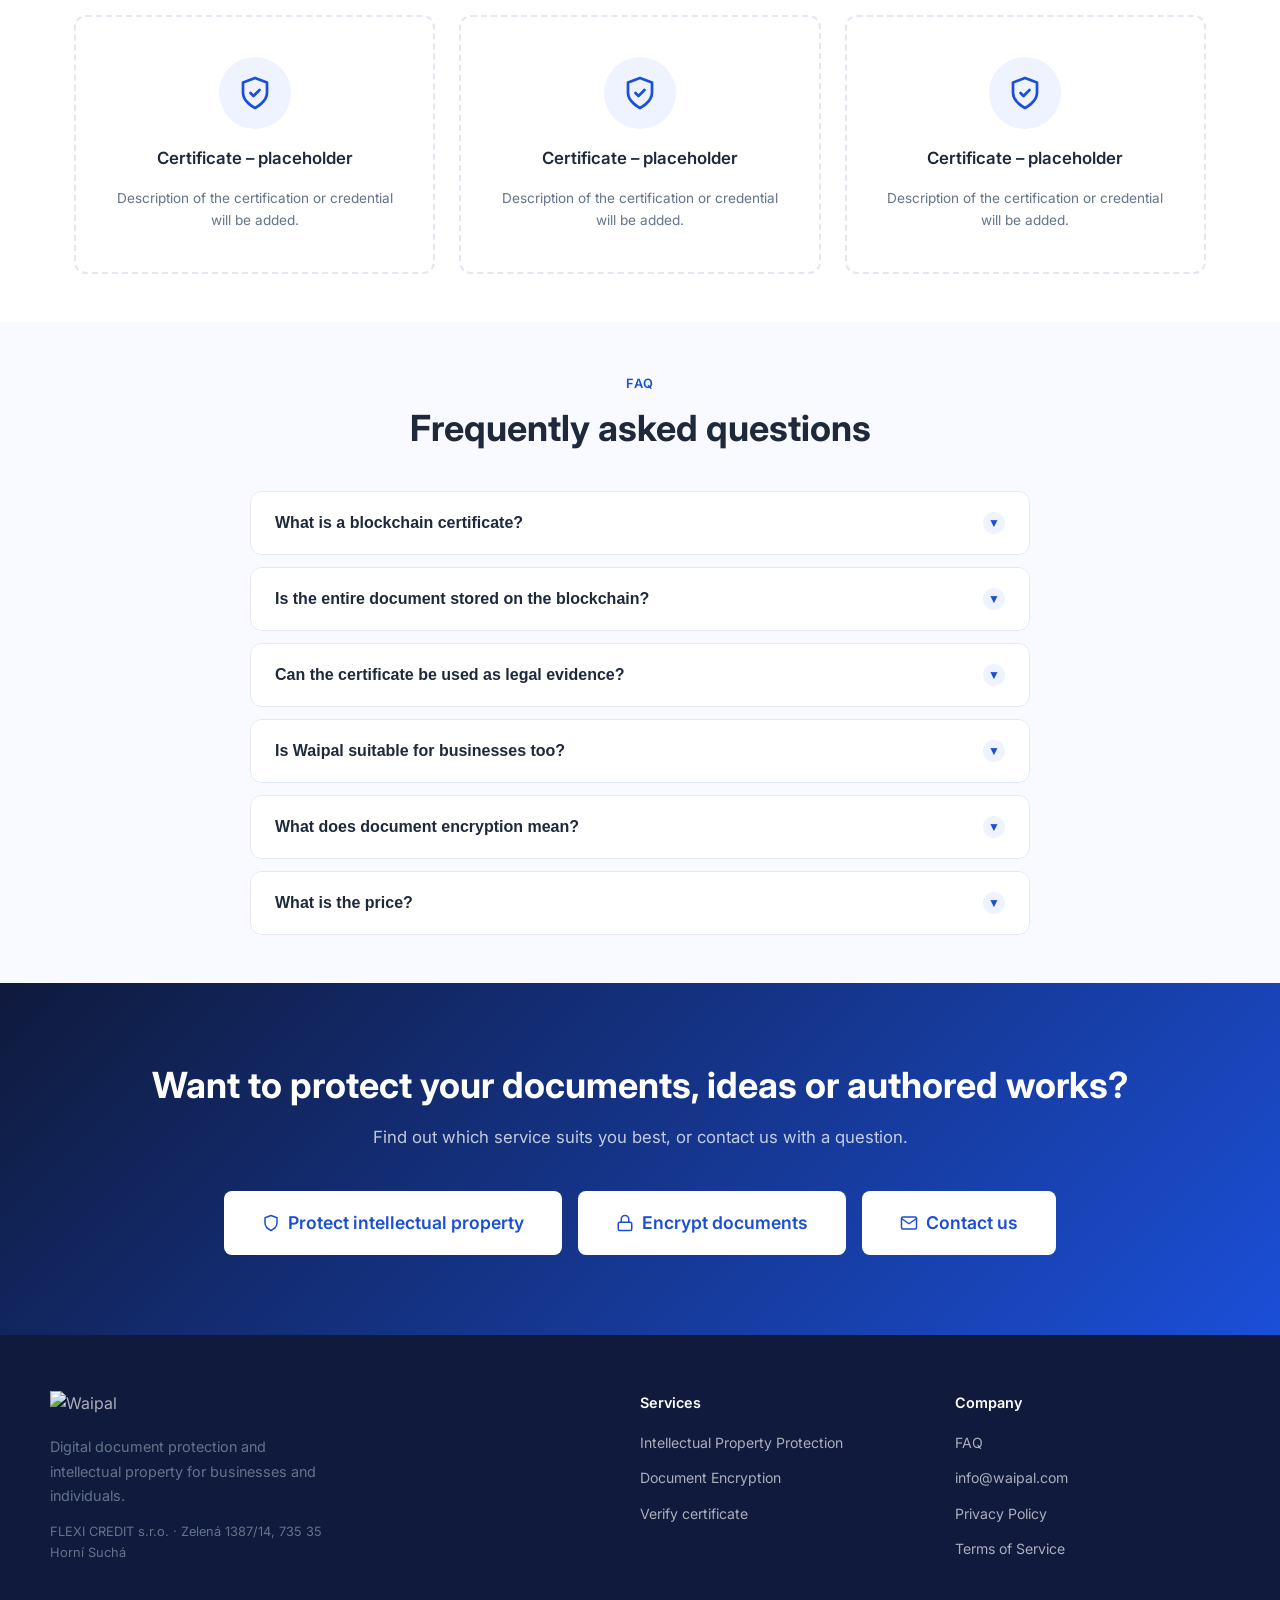
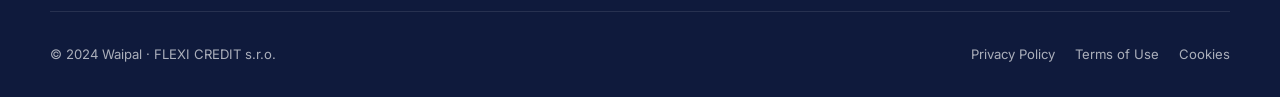
==== commit 318208c3: "Replace emoji icons with SVG icons in hero and CTA banner buttons Co-Authored-By: Claude Sonnet 4.6 " ====
--- a/en/index.html
+++ b/en/index.html
@@ -166,10 +166,10 @@
       </p>
       <div class="hero-ctas">
         <a href="ip-protection.html" class="btn btn-white-outline btn-lg">
-          <span class="btn-icon">📜</span> Intellectual Property Protection
+          <span class="btn-icon"><svg width="18" height="18" viewBox="0 0 24 24" fill="none" stroke="currentColor" stroke-width="2" stroke-linecap="round" stroke-linejoin="round"><path d="M12 22s8-4 8-10V5l-8-3-8 3v7c0 6 8 10 8 10z"/></svg></span> Intellectual Property Protection
         </a>
         <a href="encryption.html" class="btn btn-white-outline btn-lg">
-          <span class="btn-icon">🔒</span> Document Encryption
+          <span class="btn-icon"><svg width="18" height="18" viewBox="0 0 24 24" fill="none" stroke="currentColor" stroke-width="2" stroke-linecap="round" stroke-linejoin="round"><rect x="3" y="11" width="18" height="11" rx="2" ry="2"/><path d="M7 11V7a5 5 0 0 1 10 0v4"/></svg></span> Document Encryption
         </a>
       </div>
     </div>
@@ -554,9 +554,9 @@
   <h2>Want to protect your documents, ideas or authored works?</h2>
   <p>Find out which service suits you best, or contact us with a question.</p>
   <div class="cta-banner-btns">
-    <a href="ip-protection.html" class="btn btn-white btn-lg">📜 Protect intellectual property</a>
-    <a href="encryption.html" class="btn btn-white btn-lg">🔒 Encrypt documents</a>
-    <a href="mailto:info@waipal.com" class="btn btn-white btn-lg">✉️ Contact us</a>
+    <a href="ip-protection.html" class="btn btn-white btn-lg"><span class="btn-icon"><svg width="18" height="18" viewBox="0 0 24 24" fill="none" stroke="currentColor" stroke-width="2" stroke-linecap="round" stroke-linejoin="round"><path d="M12 22s8-4 8-10V5l-8-3-8 3v7c0 6 8 10 8 10z"/></svg></span> Protect intellectual property</a>
+    <a href="encryption.html" class="btn btn-white btn-lg"><span class="btn-icon"><svg width="18" height="18" viewBox="0 0 24 24" fill="none" stroke="currentColor" stroke-width="2" stroke-linecap="round" stroke-linejoin="round"><rect x="3" y="11" width="18" height="11" rx="2" ry="2"/><path d="M7 11V7a5 5 0 0 1 10 0v4"/></svg></span> Encrypt documents</a>
+    <a href="mailto:info@waipal.com" class="btn btn-white btn-lg"><span class="btn-icon"><svg width="18" height="18" viewBox="0 0 24 24" fill="none" stroke="currentColor" stroke-width="2" stroke-linecap="round" stroke-linejoin="round"><path d="M4 4h16c1.1 0 2 .9 2 2v12c0 1.1-.9 2-2 2H4c-1.1 0-2-.9-2-2V6c0-1.1.9-2 2-2z"/><polyline points="22,6 12,13 2,6"/></svg></span> Contact us</a>
   </div>
 </section>
 
--- a/style.css
+++ b/style.css
@@ -76,7 +76,7 @@
 .btn-white-outline { background: transparent; color: var(--white); border-color: rgba(255,255,255,.6); }
 .btn-white-outline:hover { background: rgba(255,255,255,.1); }
 .btn-lg { padding: 1rem 2.25rem; font-size: 1.1rem; }
-.btn-icon { font-size: 1.1em; }
+.btn-icon { font-size: 1.1em; display: inline-flex; align-items: center; vertical-align: middle; }
 
 /* ─── Navigation ────────────────────────────────────────────────────────── */
 .nav {
